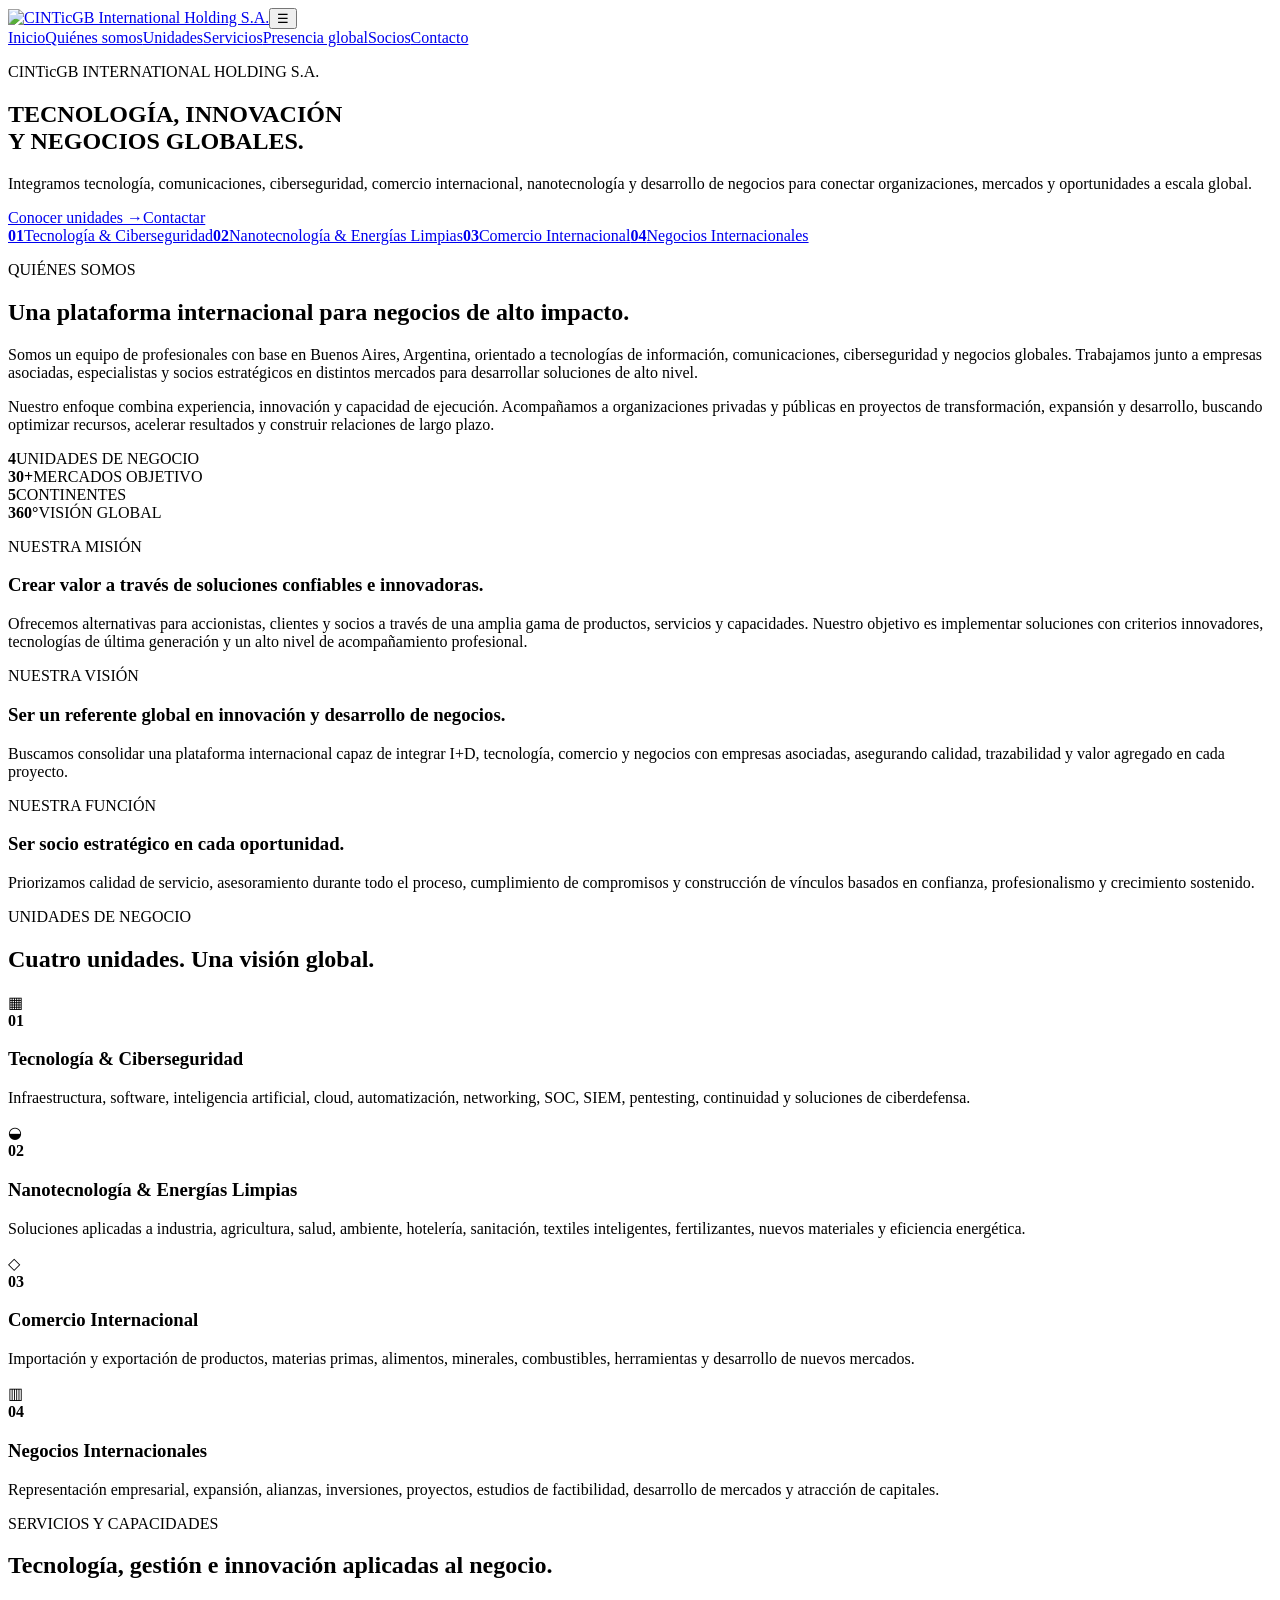
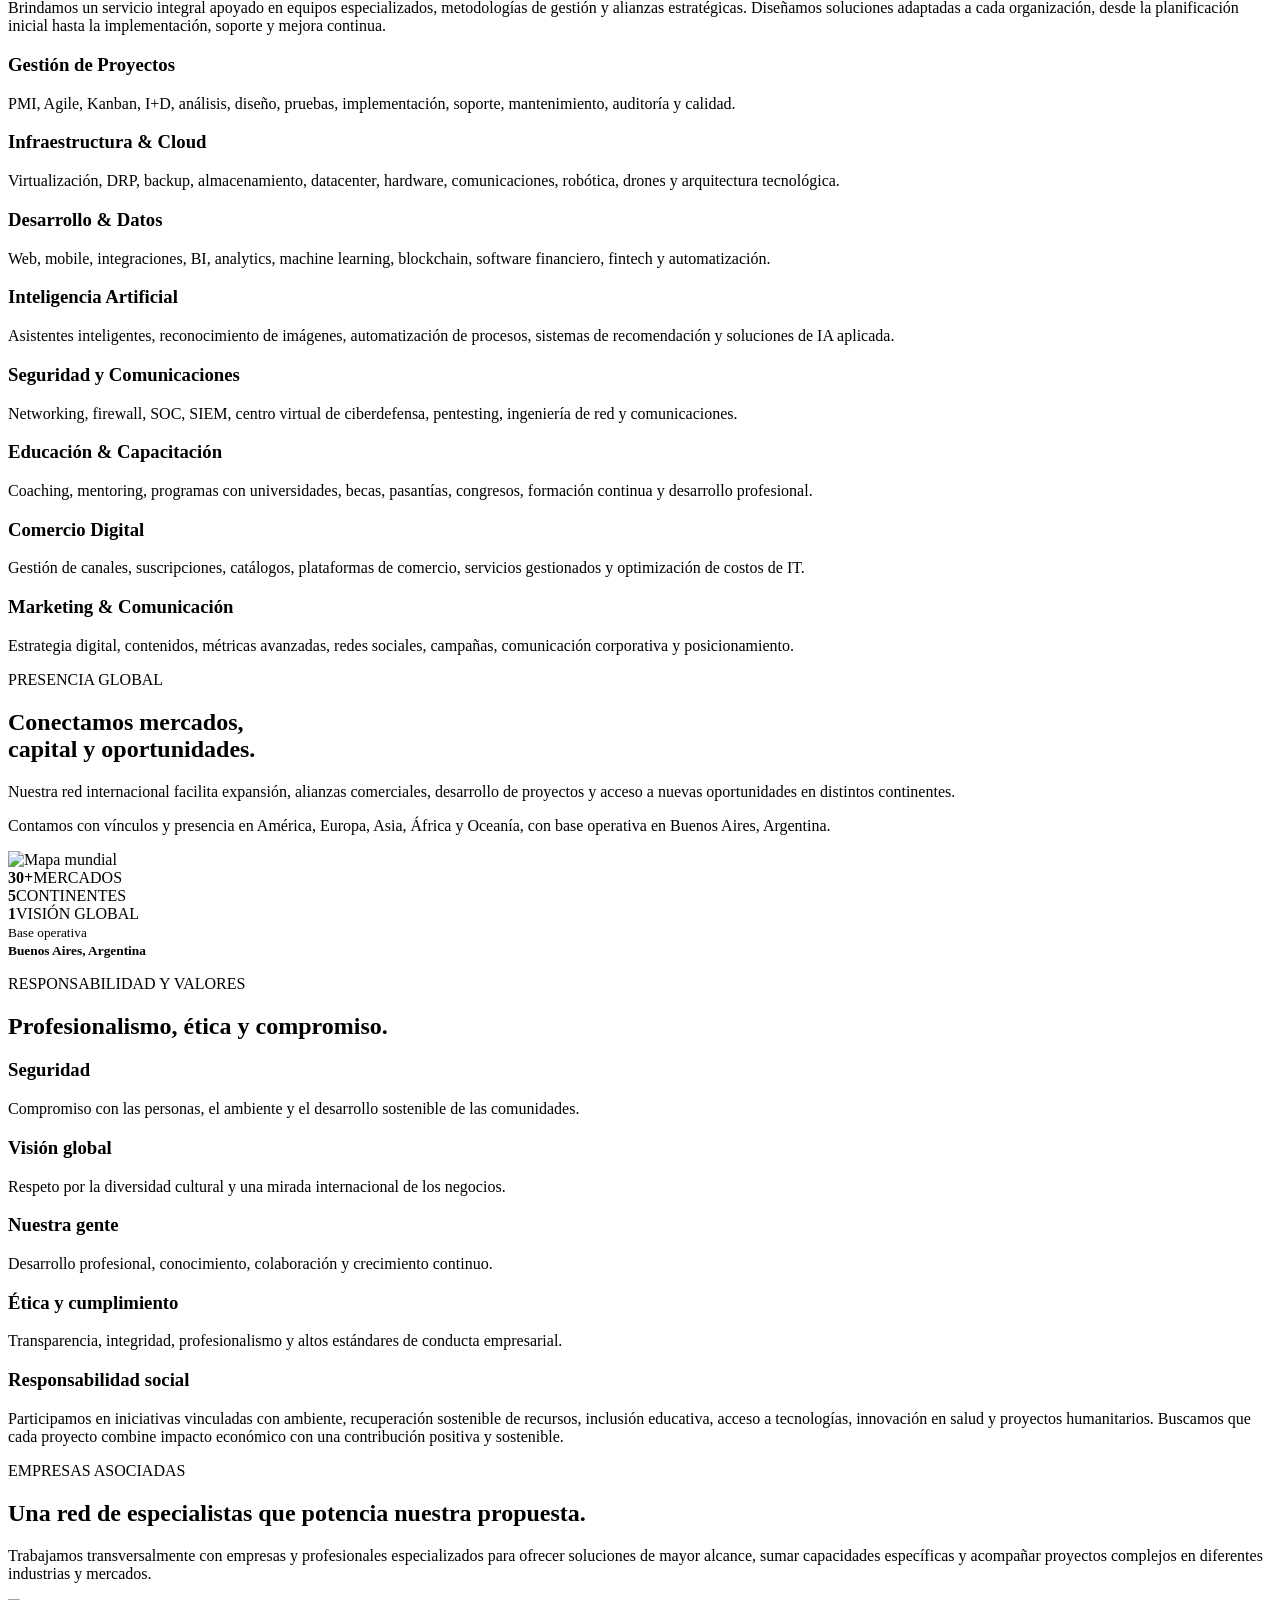
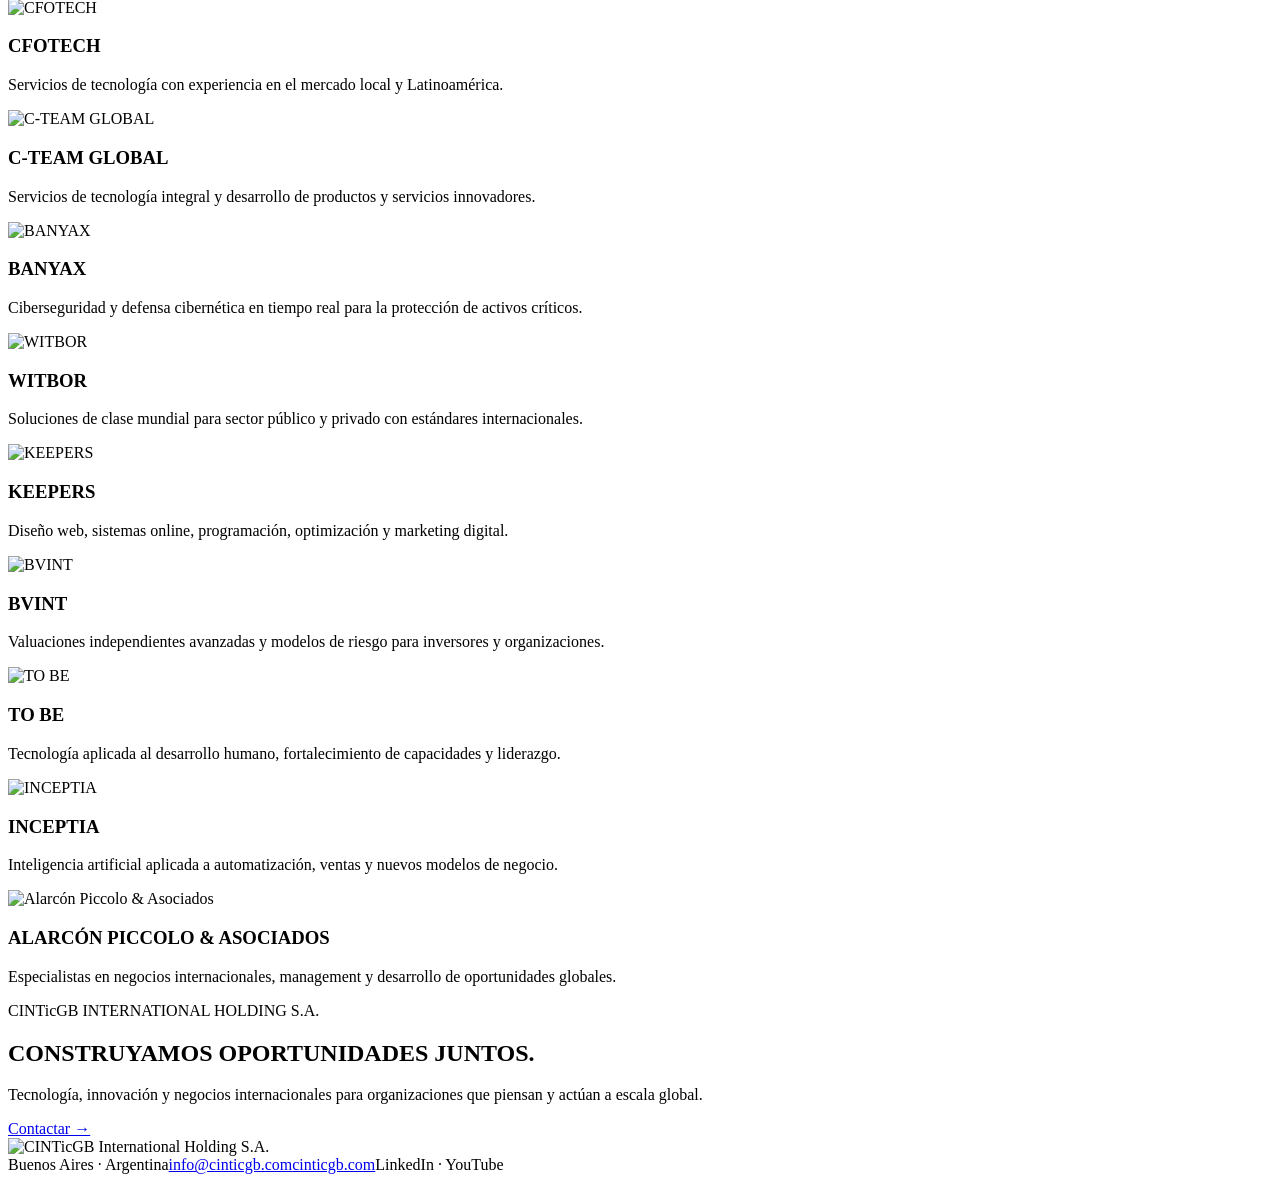
==== cinticgb-preview-v3/index.html @ 2a4ad545 "Publish CINTicGB preview v3 with official branding" ====
<!doctype html><html lang="es"><head><meta charset="utf-8"><meta name="viewport" content="width=device-width,initial-scale=1"><meta name="description" content="CINTicGB International Holding S.A."><title>CINTicGB — International Holding S.A.</title><link rel="preconnect" href="https://fonts.googleapis.com"><link rel="preconnect" href="https://fonts.gstatic.com" crossorigin><link href="https://fonts.googleapis.com/css2?family=Manrope:wght@400;500;600;700;800&display=swap" rel="stylesheet"><link rel="stylesheet" href="styles.css?v=3"></head><body>
<header class="site-header" id="top"><div class="container nav-wrap"><a class="brand" href="#top" aria-label="CINTicGB inicio"><img class="official-logo" src="[data-uri]" alt="CINTicGB International Holding S.A."></a><button class="menu-toggle" aria-label="Abrir menú">☰</button><nav class="nav"><a href="#top">Inicio</a><a href="#nosotros">Quiénes somos</a><a href="#unidades">Unidades</a><a href="#servicios">Servicios</a><a href="#presencia">Presencia global</a><a href="#socios">Socios</a><a href="#contacto">Contacto</a></nav></div></header>
<main>
<section class="hero"><div class="hero-photo"></div><div class="hero-globe"></div><div class="hero-overlay"></div><div class="container hero-content"><div><p class="eyebrow">CINTicGB INTERNATIONAL HOLDING S.A.</p><h1>TECNOLOGÍA, INNOVACIÓN<br><span>Y NEGOCIOS GLOBALES.</span></h1><p class="lead">Integramos tecnología, comunicaciones, ciberseguridad, comercio internacional, nanotecnología y desarrollo de negocios para conectar organizaciones, mercados y oportunidades a escala global.</p><div class="actions"><a class="btn btn-gold" href="#unidades">Conocer unidades →</a><a class="btn btn-outline" href="#contacto">Contactar</a></div></div></div><div class="container hero-units"><a href="#unidades"><b>01</b><span>Tecnología &amp; Ciberseguridad</span></a><a href="#unidades"><b>02</b><span>Nanotecnología &amp; Energías Limpias</span></a><a href="#unidades"><b>03</b><span>Comercio Internacional</span></a><a href="#unidades"><b>04</b><span>Negocios Internacionales</span></a></div></section>

<section class="section light" id="nosotros"><div class="container split intro-grid"><div><p class="eyebrow gold">QUIÉNES SOMOS</p><h2>Una plataforma internacional para negocios de alto impacto.</h2><p class="body-lg">Somos un equipo de profesionales con base en Buenos Aires, Argentina, orientado a tecnologías de información, comunicaciones, ciberseguridad y negocios globales. Trabajamos junto a empresas asociadas, especialistas y socios estratégicos en distintos mercados para desarrollar soluciones de alto nivel.</p><p class="body-lg">Nuestro enfoque combina experiencia, innovación y capacidad de ejecución. Acompañamos a organizaciones privadas y públicas en proyectos de transformación, expansión y desarrollo, buscando optimizar recursos, acelerar resultados y construir relaciones de largo plazo.</p></div><div class="stats-grid"><article class="stat"><strong>4</strong><span>UNIDADES DE NEGOCIO</span></article><article class="stat"><strong>30+</strong><span>MERCADOS OBJETIVO</span></article><article class="stat"><strong>5</strong><span>CONTINENTES</span></article><article class="stat"><strong>360°</strong><span>VISIÓN GLOBAL</span></article></div></div></section>

<section class="section white"><div class="container"><div class="mission-grid"><article><p class="eyebrow gold">NUESTRA MISIÓN</p><h3>Crear valor a través de soluciones confiables e innovadoras.</h3><p>Ofrecemos alternativas para accionistas, clientes y socios a través de una amplia gama de productos, servicios y capacidades. Nuestro objetivo es implementar soluciones con criterios innovadores, tecnologías de última generación y un alto nivel de acompañamiento profesional.</p></article><article><p class="eyebrow gold">NUESTRA VISIÓN</p><h3>Ser un referente global en innovación y desarrollo de negocios.</h3><p>Buscamos consolidar una plataforma internacional capaz de integrar I+D, tecnología, comercio y negocios con empresas asociadas, asegurando calidad, trazabilidad y valor agregado en cada proyecto.</p></article><article><p class="eyebrow gold">NUESTRA FUNCIÓN</p><h3>Ser socio estratégico en cada oportunidad.</h3><p>Priorizamos calidad de servicio, asesoramiento durante todo el proceso, cumplimiento de compromisos y construcción de vínculos basados en confianza, profesionalismo y crecimiento sostenido.</p></article></div></div></section>

<section class="section white" id="unidades"><div class="container"><div class="section-head"><div><p class="eyebrow gold">UNIDADES DE NEGOCIO</p><h2>Cuatro unidades. Una visión global.</h2></div></div><div class="units-grid"><article class="unit-card"><div class="unit-icon">▦</div><b>01</b><h3>Tecnología &amp; Ciberseguridad</h3><p>Infraestructura, software, inteligencia artificial, cloud, automatización, networking, SOC, SIEM, pentesting, continuidad y soluciones de ciberdefensa.</p></article><article class="unit-card"><div class="unit-icon">◒</div><b>02</b><h3>Nanotecnología &amp; Energías Limpias</h3><p>Soluciones aplicadas a industria, agricultura, salud, ambiente, hotelería, sanitación, textiles inteligentes, fertilizantes, nuevos materiales y eficiencia energética.</p></article><article class="unit-card"><div class="unit-icon">◇</div><b>03</b><h3>Comercio Internacional</h3><p>Importación y exportación de productos, materias primas, alimentos, minerales, combustibles, herramientas y desarrollo de nuevos mercados.</p></article><article class="unit-card"><div class="unit-icon">▥</div><b>04</b><h3>Negocios Internacionales</h3><p>Representación empresarial, expansión, alianzas, inversiones, proyectos, estudios de factibilidad, desarrollo de mercados y atracción de capitales.</p></article></div></div></section>

<section class="section light" id="servicios"><div class="container"><p class="eyebrow gold">SERVICIOS Y CAPACIDADES</p><h2>Tecnología, gestión e innovación aplicadas al negocio.</h2><p class="body-lg wide">Brindamos un servicio integral apoyado en equipos especializados, metodologías de gestión y alianzas estratégicas. Diseñamos soluciones adaptadas a cada organización, desde la planificación inicial hasta la implementación, soporte y mejora continua.</p><div class="services-grid"><article><h3>Gestión de Proyectos</h3><p>PMI, Agile, Kanban, I+D, análisis, diseño, pruebas, implementación, soporte, mantenimiento, auditoría y calidad.</p></article><article><h3>Infraestructura &amp; Cloud</h3><p>Virtualización, DRP, backup, almacenamiento, datacenter, hardware, comunicaciones, robótica, drones y arquitectura tecnológica.</p></article><article><h3>Desarrollo &amp; Datos</h3><p>Web, mobile, integraciones, BI, analytics, machine learning, blockchain, software financiero, fintech y automatización.</p></article><article><h3>Inteligencia Artificial</h3><p>Asistentes inteligentes, reconocimiento de imágenes, automatización de procesos, sistemas de recomendación y soluciones de IA aplicada.</p></article><article><h3>Seguridad y Comunicaciones</h3><p>Networking, firewall, SOC, SIEM, centro virtual de ciberdefensa, pentesting, ingeniería de red y comunicaciones.</p></article><article><h3>Educación &amp; Capacitación</h3><p>Coaching, mentoring, programas con universidades, becas, pasantías, congresos, formación continua y desarrollo profesional.</p></article><article><h3>Comercio Digital</h3><p>Gestión de canales, suscripciones, catálogos, plataformas de comercio, servicios gestionados y optimización de costos de IT.</p></article><article><h3>Marketing &amp; Comunicación</h3><p>Estrategia digital, contenidos, métricas avanzadas, redes sociales, campañas, comunicación corporativa y posicionamiento.</p></article></div></div></section>

<section class="global section" id="presencia"><div class="container global-grid"><div><p class="eyebrow gold">PRESENCIA GLOBAL</p><h2>Conectamos mercados,<br><span>capital y oportunidades.</span></h2><p>Nuestra red internacional facilita expansión, alianzas comerciales, desarrollo de proyectos y acceso a nuevas oportunidades en distintos continentes.</p><p>Contamos con vínculos y presencia en América, Europa, Asia, África y Oceanía, con base operativa en Buenos Aires, Argentina.</p></div><div class="world-map-wrap"><img class="world-map-img" src="https://commons.wikimedia.org/wiki/Special:Redirect/file/World_map_blank_without_borders.svg" alt="Mapa mundial"><span class="pin p1"></span><span class="pin p2"></span><span class="pin p3"></span><span class="pin p4"></span><span class="pin p5"></span><span class="route r1"></span><span class="route r2"></span><span class="route r3"></span></div><div class="global-stats"><div><strong>30+</strong><span>MERCADOS</span></div><div><strong>5</strong><span>CONTINENTES</span></div><div><strong>1</strong><span>VISIÓN GLOBAL</span></div><small>Base operativa<br><b>Buenos Aires, Argentina</b></small></div></div></section>

<section class="section white"><div class="container"><div class="section-head"><div><p class="eyebrow gold">RESPONSABILIDAD Y VALORES</p><h2>Profesionalismo, ética y compromiso.</h2></div></div><div class="values-grid"><article><h3>Seguridad</h3><p>Compromiso con las personas, el ambiente y el desarrollo sostenible de las comunidades.</p></article><article><h3>Visión global</h3><p>Respeto por la diversidad cultural y una mirada internacional de los negocios.</p></article><article><h3>Nuestra gente</h3><p>Desarrollo profesional, conocimiento, colaboración y crecimiento continuo.</p></article><article><h3>Ética y cumplimiento</h3><p>Transparencia, integridad, profesionalismo y altos estándares de conducta empresarial.</p></article></div><div class="responsibility"><h3>Responsabilidad social</h3><p>Participamos en iniciativas vinculadas con ambiente, recuperación sostenible de recursos, inclusión educativa, acceso a tecnologías, innovación en salud y proyectos humanitarios. Buscamos que cada proyecto combine impacto económico con una contribución positiva y sostenible.</p></div></div></section>

<section class="section light" id="socios"><div class="container"><p class="eyebrow gold">EMPRESAS ASOCIADAS</p><h2>Una red de especialistas que potencia nuestra propuesta.</h2><p class="body-lg wide">Trabajamos transversalmente con empresas y profesionales especializados para ofrecer soluciones de mayor alcance, sumar capacidades específicas y acompañar proyectos complejos en diferentes industrias y mercados.</p><div class="partners-cards">
<article><div class="logo-box"><img src="https://keepers.com.ar/cinticgb7/img/alianzas_cfotech.jpg" alt="CFOTECH"></div><h3>CFOTECH</h3><p>Servicios de tecnología con experiencia en el mercado local y Latinoamérica.</p></article>
<article><div class="logo-box"><img src="https://keepers.com.ar/cinticgb7/img/alianzas_cteam.jpg" alt="C-TEAM GLOBAL"></div><h3>C-TEAM GLOBAL</h3><p>Servicios de tecnología integral y desarrollo de productos y servicios innovadores.</p></article>
<article><div class="logo-box"><img src="https://keepers.com.ar/cinticgb7/img/alianzas_banyax.jpg" alt="BANYAX"></div><h3>BANYAX</h3><p>Ciberseguridad y defensa cibernética en tiempo real para la protección de activos críticos.</p></article>
<article><div class="logo-box"><img src="https://keepers.com.ar/cinticgb7/img/alianzas_witbor.jpg" alt="WITBOR"></div><h3>WITBOR</h3><p>Soluciones de clase mundial para sector público y privado con estándares internacionales.</p></article>
<article><div class="logo-box"><img src="https://keepers.com.ar/cinticgb7/img/alianzas_keepers.jpg" alt="KEEPERS"></div><h3>KEEPERS</h3><p>Diseño web, sistemas online, programación, optimización y marketing digital.</p></article>
<article><div class="logo-box"><img src="https://keepers.com.ar/cinticgb7/img/alianzas_bvint.jpg" alt="BVINT"></div><h3>BVINT</h3><p>Valuaciones independientes avanzadas y modelos de riesgo para inversores y organizaciones.</p></article>
<article><div class="logo-box"><img src="https://keepers.com.ar/cinticgb7/img/alianzas_tobe.jpg" alt="TO BE"></div><h3>TO BE</h3><p>Tecnología aplicada al desarrollo humano, fortalecimiento de capacidades y liderazgo.</p></article>
<article><div class="logo-box"><img src="https://keepers.com.ar/cinticgb7/img/alianzas_inceptia.jpg" alt="INCEPTIA"></div><h3>INCEPTIA</h3><p>Inteligencia artificial aplicada a automatización, ventas y nuevos modelos de negocio.</p></article>
<article><div class="logo-box"><img src="https://keepers.com.ar/cinticgb7/img/alianzas_alarcon.jpg" alt="Alarcón Piccolo & Asociados"></div><h3>ALARCÓN PICCOLO &amp; ASOCIADOS</h3><p>Especialistas en negocios internacionales, management y desarrollo de oportunidades globales.</p></article>
</div></div></section>

<section class="cta" id="contacto"><div class="cta-photo"></div><div class="cta-overlay"></div><div class="container cta-content"><p class="eyebrow gold">CINTicGB INTERNATIONAL HOLDING S.A.</p><h2>CONSTRUYAMOS OPORTUNIDADES <span>JUNTOS.</span></h2><p>Tecnología, innovación y negocios internacionales para organizaciones que piensan y actúan a escala global.</p><a class="btn btn-gold" href="mailto:info@cinticgb.com">Contactar →</a></div></section></main>
<footer class="footer"><div class="container footer-brand"><img class="official-logo footer-official-logo" src="[data-uri]" alt="CINTicGB International Holding S.A."></div><div class="container footer-row"><span>Buenos Aires · Argentina</span><a href="mailto:info@cinticgb.com">info@cinticgb.com</a><a href="https://cinticgb.com">cinticgb.com</a><span>LinkedIn · YouTube</span></div></footer><script src="script.js?v=3"></script></body></html>
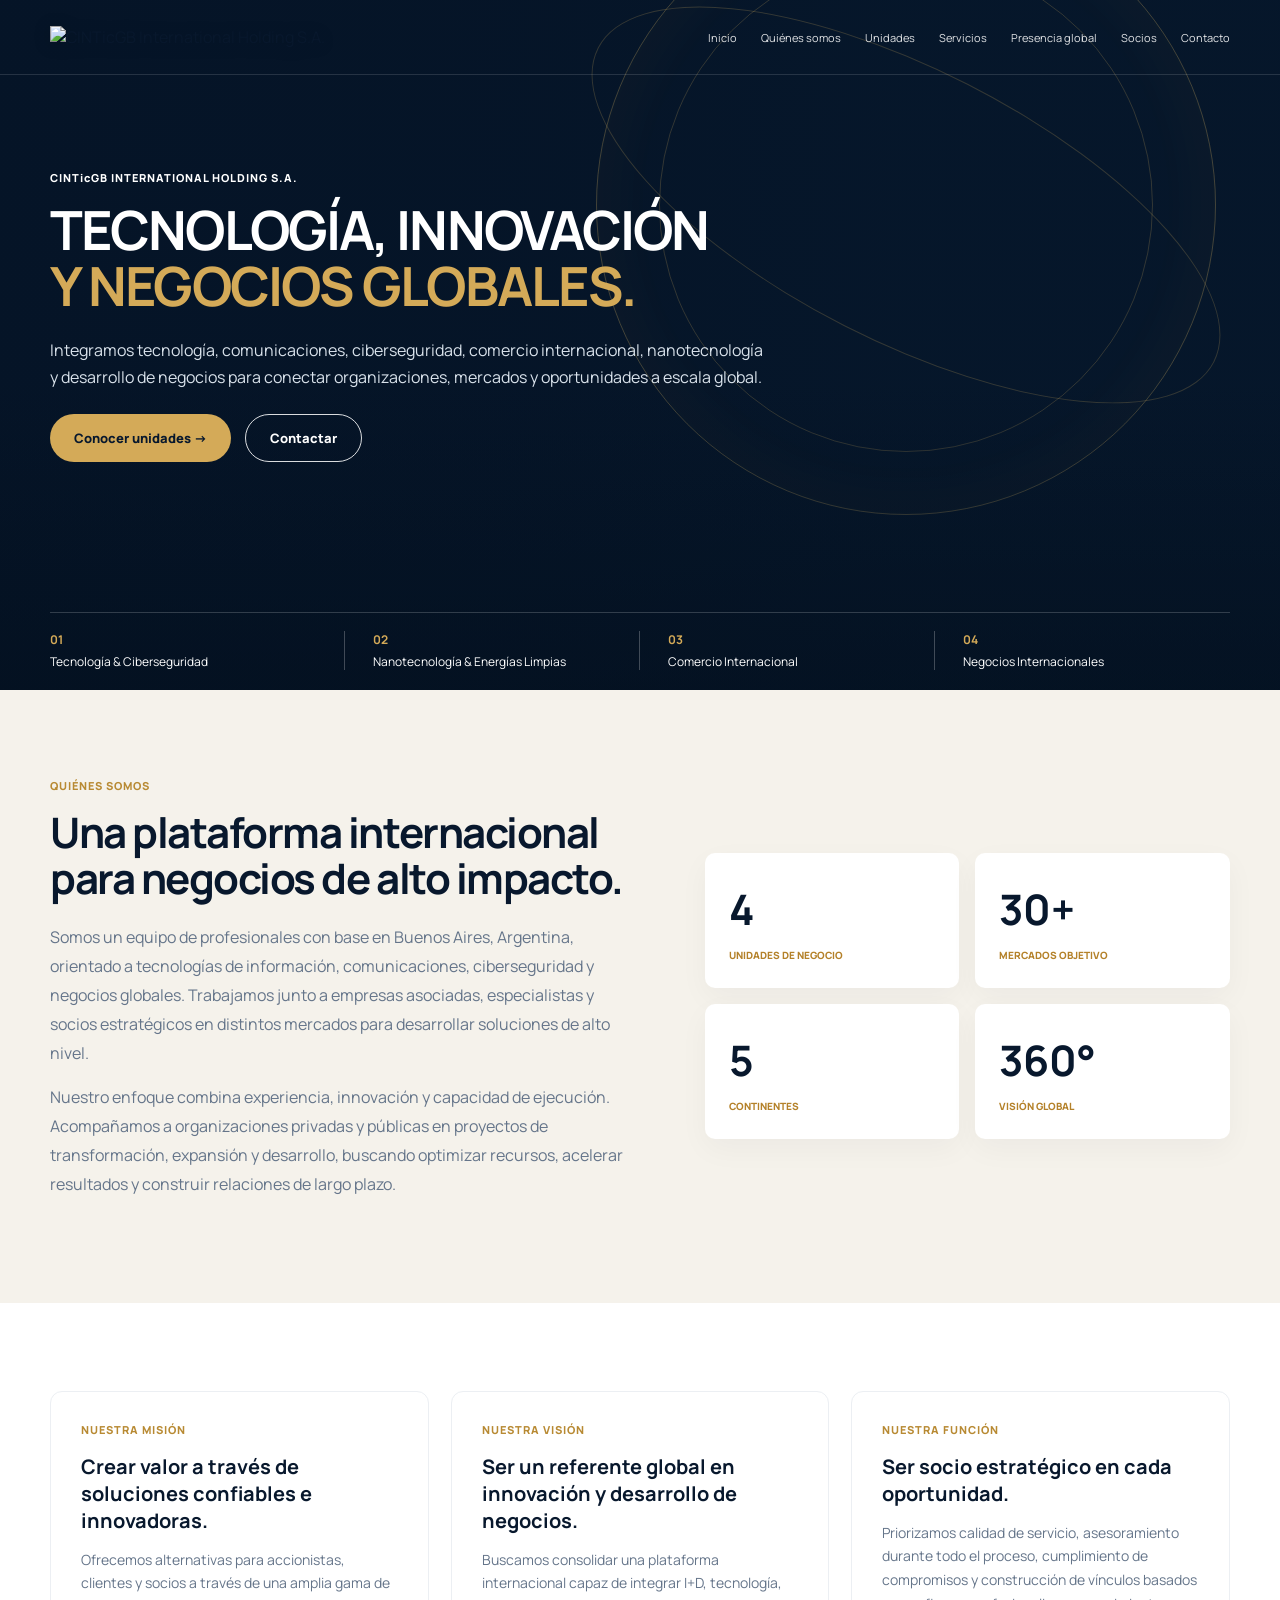
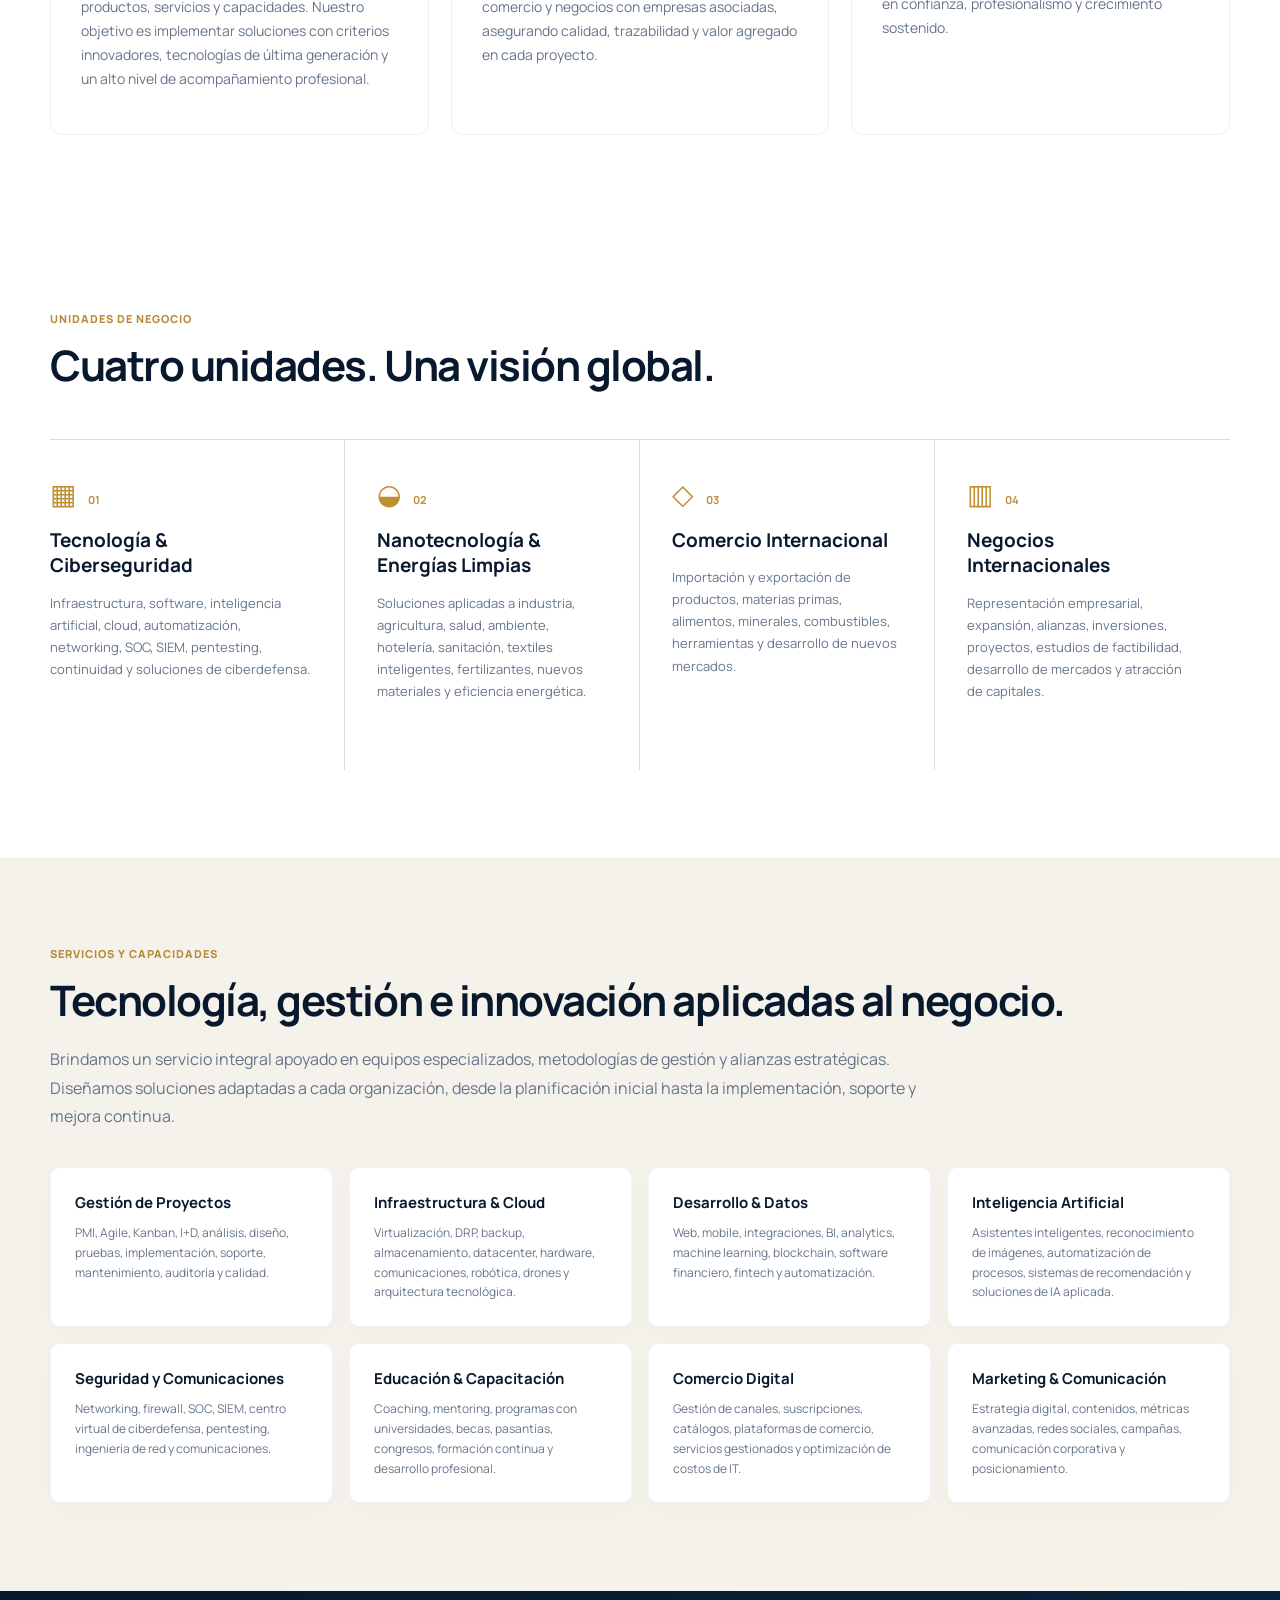
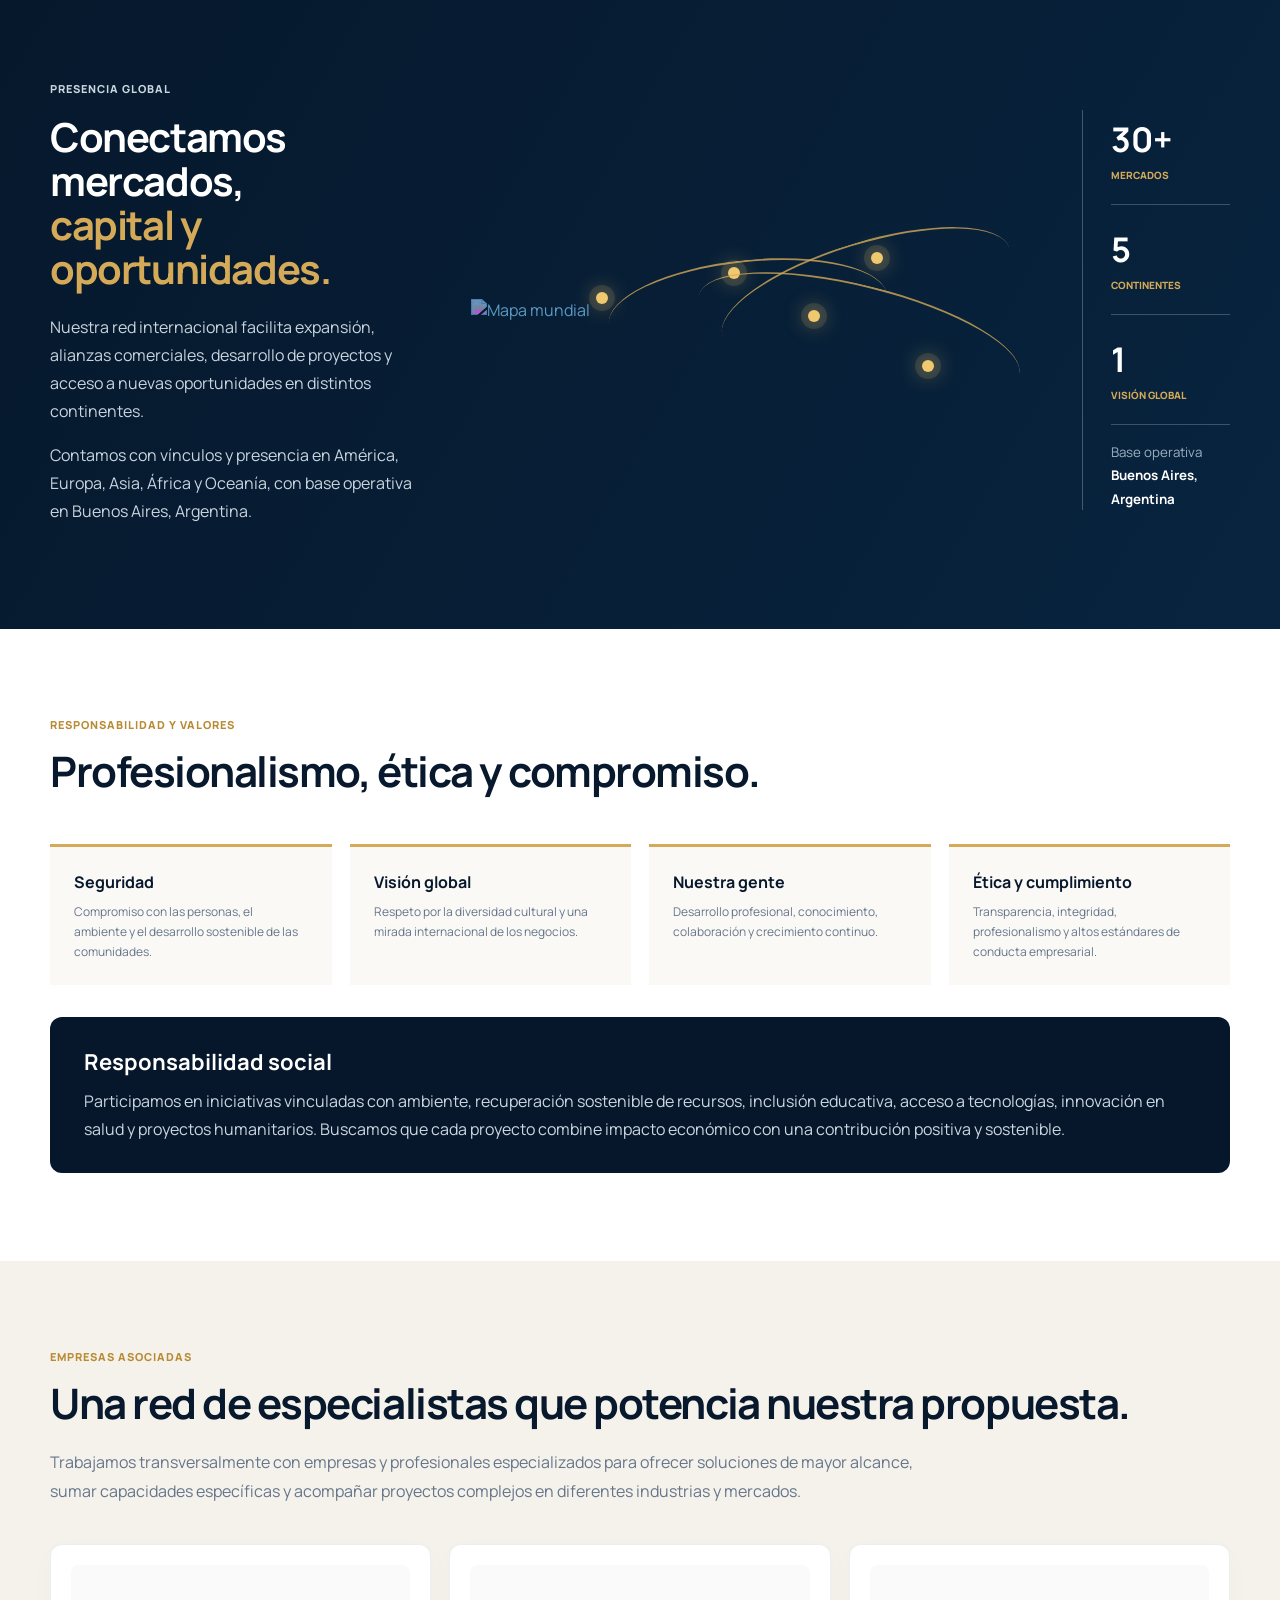
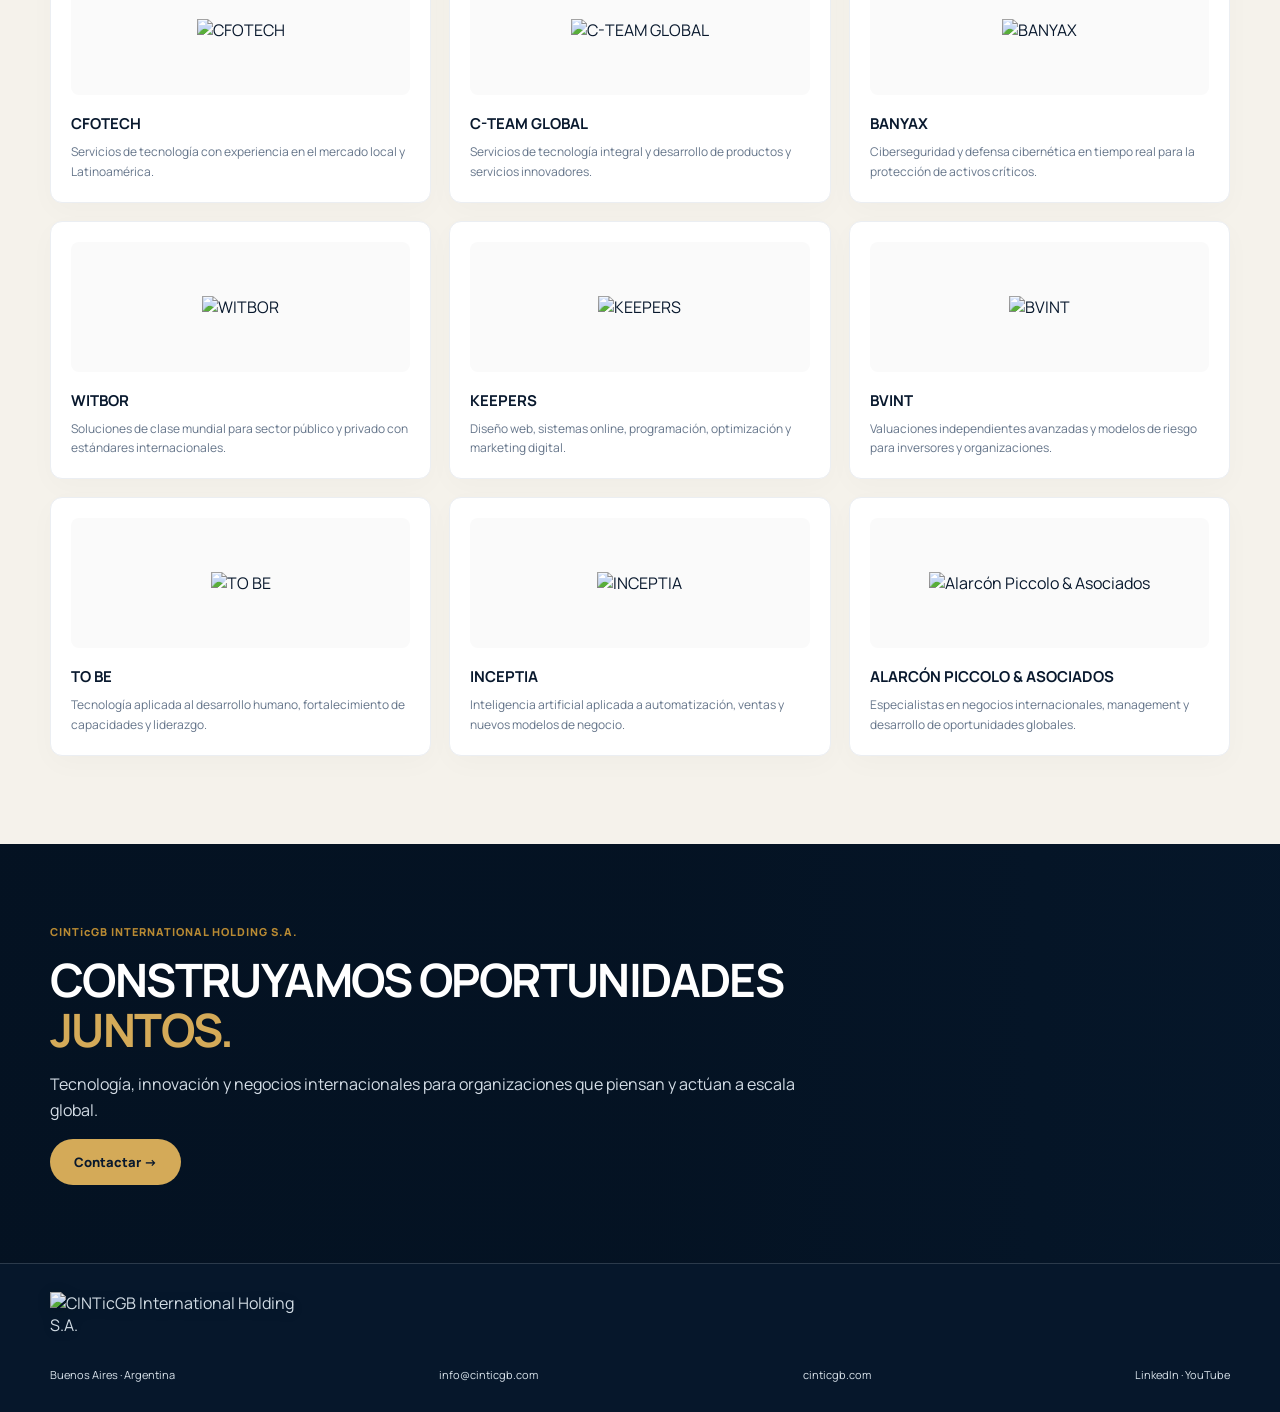
==== commit 8f8b3ed7: "Use official CINTicGB logo from original website" ====
--- a/cinticgb-preview-v3/index.html
+++ b/cinticgb-preview-v3/index.html
@@ -1,5 +1,5 @@
 <!doctype html><html lang="es"><head><meta charset="utf-8"><meta name="viewport" content="width=device-width,initial-scale=1"><meta name="description" content="CINTicGB International Holding S.A."><title>CINTicGB — International Holding S.A.</title><link rel="preconnect" href="https://fonts.googleapis.com"><link rel="preconnect" href="https://fonts.gstatic.com" crossorigin><link href="https://fonts.googleapis.com/css2?family=Manrope:wght@400;500;600;700;800&display=swap" rel="stylesheet"><link rel="stylesheet" href="styles.css?v=3"></head><body>
-<header class="site-header" id="top"><div class="container nav-wrap"><a class="brand" href="#top" aria-label="CINTicGB inicio"><img class="official-logo" src="[data-uri]" alt="CINTicGB International Holding S.A."></a><button class="menu-toggle" aria-label="Abrir menú">☰</button><nav class="nav"><a href="#top">Inicio</a><a href="#nosotros">Quiénes somos</a><a href="#unidades">Unidades</a><a href="#servicios">Servicios</a><a href="#presencia">Presencia global</a><a href="#socios">Socios</a><a href="#contacto">Contacto</a></nav></div></header>
+<header class="site-header" id="top"><div class="container nav-wrap"><a class="brand" href="#top" aria-label="CINTicGB inicio"><img class="official-logo" src="https://keepers.com.ar/cinticgb7/img/logo_blanco.png" alt="CINTicGB International Holding S.A."></a><button class="menu-toggle" aria-label="Abrir menú">☰</button><nav class="nav"><a href="#top">Inicio</a><a href="#nosotros">Quiénes somos</a><a href="#unidades">Unidades</a><a href="#servicios">Servicios</a><a href="#presencia">Presencia global</a><a href="#socios">Socios</a><a href="#contacto">Contacto</a></nav></div></header>
 <main>
 <section class="hero"><div class="hero-photo"></div><div class="hero-globe"></div><div class="hero-overlay"></div><div class="container hero-content"><div><p class="eyebrow">CINTicGB INTERNATIONAL HOLDING S.A.</p><h1>TECNOLOGÍA, INNOVACIÓN<br><span>Y NEGOCIOS GLOBALES.</span></h1><p class="lead">Integramos tecnología, comunicaciones, ciberseguridad, comercio internacional, nanotecnología y desarrollo de negocios para conectar organizaciones, mercados y oportunidades a escala global.</p><div class="actions"><a class="btn btn-gold" href="#unidades">Conocer unidades →</a><a class="btn btn-outline" href="#contacto">Contactar</a></div></div></div><div class="container hero-units"><a href="#unidades"><b>01</b><span>Tecnología &amp; Ciberseguridad</span></a><a href="#unidades"><b>02</b><span>Nanotecnología &amp; Energías Limpias</span></a><a href="#unidades"><b>03</b><span>Comercio Internacional</span></a><a href="#unidades"><b>04</b><span>Negocios Internacionales</span></a></div></section>
 
--- a/cinticgb-preview-v3/styles.css
+++ b/cinticgb-preview-v3/styles.css
@@ -0,0 +1,3 @@
+:root{--navy:#06172b;--navy2:#0b2743;--gold:#d4aa58;--cream:#f5f2eb;--text:#08182d;--muted:#65758a;--line:#d7dee6;--white:#fff;--max:1180px}*{box-sizing:border-box}html{scroll-behavior:smooth}body{margin:0;font-family:Manrope,Arial,sans-serif;color:var(--text);background:#fff}a{color:inherit;text-decoration:none}.container{width:min(var(--max),calc(100% - 48px));margin:auto}.site-header{position:absolute;z-index:20;width:100%;border-bottom:1px solid rgba(255,255,255,.13)}.nav-wrap{height:74px;display:flex;align-items:center;justify-content:space-between}.brand{display:flex;align-items:center;min-width:290px;height:62px}.nav{display:flex;gap:24px;color:#fff;font-size:11px}.nav a{opacity:.88}.nav a:hover{opacity:1;color:#f2cb7a}.menu-toggle{display:none;background:none;border:0;color:#fff;font-size:25px}.hero{min-height:690px;position:relative;background:var(--navy);color:#fff;overflow:hidden}.hero-photo{position:absolute;inset:0;background:linear-gradient(90deg,rgba(5,20,39,.97) 0%,rgba(5,20,39,.81) 39%,rgba(5,20,39,.18) 70%),url('https://images.unsplash.com/photo-1514565131-fce0801e5785?auto=format&fit=crop&w=2200&q=88') center/cover}.hero-globe{position:absolute;width:620px;height:620px;border:1px solid rgba(217,178,96,.34);border-radius:50%;right:5%;top:-105px;opacity:.85;box-shadow:inset 0 0 80px rgba(213,174,87,.06)}.hero-globe:before,.hero-globe:after{content:"";position:absolute;inset:10%;border:1px solid rgba(217,178,96,.25);border-radius:50%}.hero-globe:after{inset:28% -6%;transform:rotate(27deg)}.hero-overlay{position:absolute;inset:0;background:linear-gradient(180deg,transparent 55%,rgba(3,15,29,.58) 100%)}.hero-content{position:relative;z-index:2;padding-top:170px}.eyebrow{font-size:11px;font-weight:800;letter-spacing:.09em;margin:0 0 16px}.gold{color:#b88a33}.hero h1{font-size:54px;line-height:1.04;letter-spacing:-.035em;margin:0;max-width:800px}.hero h1 span,.global h2 span,.cta h2 span{color:var(--gold)}.lead{max-width:720px;color:#d9e2eb;line-height:1.65;font-size:16px;margin:24px 0}.actions{display:flex;gap:14px}.btn{display:inline-flex;align-items:center;gap:12px;border-radius:30px;padding:14px 24px;font-size:13px;font-weight:800}.btn-gold{background:var(--gold);color:#08182d}.btn-outline{border:1px solid rgba(255,255,255,.85);color:#fff}.hero-units{position:absolute;z-index:3;bottom:0;left:50%;transform:translateX(-50%);display:grid;grid-template-columns:repeat(4,1fr);border-top:1px solid rgba(255,255,255,.18);padding:18px 0 20px}.hero-units a{padding:0 28px;border-right:1px solid rgba(255,255,255,.24);display:flex;flex-direction:column;gap:5px}.hero-units a:first-child{padding-left:0}.hero-units a:last-child{border:0}.hero-units b{font-size:12px;color:var(--gold)}.hero-units span{font-size:12px}.section{padding:88px 0}.light{background:var(--cream)}.white{background:#fff}.split{display:grid;grid-template-columns:1.05fr .95fr;gap:74px;align-items:center}h2{font-size:42px;line-height:1.1;letter-spacing:-.035em;margin:0 0 22px}.body-lg{font-size:16px;color:var(--muted);line-height:1.8;max-width:700px}.wide{max-width:900px}.stats-grid{display:grid;grid-template-columns:1fr 1fr;gap:16px}.stat{background:#fff;border-radius:10px;padding:24px;min-height:135px;box-shadow:0 10px 30px rgba(6,23,43,.04);display:flex;flex-direction:column;justify-content:center}.stat strong{font-size:42px}.stat span{font-size:10px;color:#b48129;font-weight:800;margin-top:10px}.mission-grid{display:grid;grid-template-columns:repeat(3,1fr);gap:22px}.mission-grid article{padding:30px;border:1px solid #eceff3;border-radius:12px;background:#fff}.mission-grid h3{font-size:20px;line-height:1.35;margin:0 0 14px}.mission-grid p:last-child{color:var(--muted);font-size:14px;line-height:1.7}.section-head{display:flex;align-items:flex-end;justify-content:space-between;gap:30px;margin-bottom:50px}.section-head h2{margin-bottom:0}.units-grid{display:grid;grid-template-columns:repeat(4,1fr);border-top:1px solid var(--line)}.unit-card{padding:34px 32px 18px 0;border-right:1px solid var(--line);min-height:330px}.unit-card:not(:first-child){padding-left:32px}.unit-card:last-child{border-right:0}.unit-card b{font-size:11px;color:#bc8e39;margin-left:12px}.unit-icon{display:inline-block;color:#bf8e30;font-size:28px}.unit-card h3{font-size:19px;line-height:1.35;margin:16px 0 10px}.unit-card p{font-size:13px;color:var(--muted);line-height:1.7}.services-grid{display:grid;grid-template-columns:repeat(4,1fr);gap:16px;margin-top:36px}.services-grid article{background:#fff;padding:24px;border-radius:10px;border:1px solid rgba(7,24,45,.05);box-shadow:0 8px 28px rgba(7,24,45,.025)}.services-grid h3{font-size:15px;margin:0 0 10px}.services-grid p{font-size:12px;color:var(--muted);line-height:1.65;margin:0}.global{background:linear-gradient(120deg,#06182c,#08243f);color:#fff}.global-grid{display:grid;grid-template-columns:.9fr 1.35fr .35fr;gap:40px;align-items:center}.global h2{font-size:40px}.global p{color:#c9d5df;line-height:1.75;max-width:470px}.world-map-wrap{position:relative;min-height:360px;display:flex;align-items:center;justify-content:center}.world-map-img{width:100%;max-width:670px;filter:invert(32%) sepia(27%) saturate(842%) hue-rotate(168deg) brightness(88%) contrast(88%);opacity:.9}.pin{position:absolute;width:12px;height:12px;background:#f0c86d;border-radius:50%;box-shadow:0 0 0 7px rgba(240,200,109,.13),0 0 22px #f0c86d}.p1{left:22%;top:45%}.p2{left:45%;top:38%}.p3{left:59%;top:50%}.p4{left:70%;top:34%}.p5{left:79%;top:64%}.route{position:absolute;border-top:2px solid rgba(212,170,88,.8);height:100px;border-radius:50%}.r1{width:280px;left:24%;top:36%;transform:rotate(-6deg)}.r2{width:330px;left:39%;top:43%;transform:rotate(14deg)}.r3{width:300px;left:43%;top:31%;transform:rotate(-17deg)}.global-stats{border-left:1px solid rgba(255,255,255,.25);padding-left:28px}.global-stats div{padding:6px 0 20px;border-bottom:1px solid rgba(255,255,255,.22);margin-bottom:15px}.global-stats strong{display:block;font-size:34px}.global-stats span{font-size:10px;color:var(--gold);font-weight:800}.global-stats small{color:#9cb0c2;line-height:1.6}.global-stats small b{color:#fff}.values-grid{display:grid;grid-template-columns:repeat(4,1fr);gap:18px}.values-grid article{padding:24px;border-top:3px solid var(--gold);background:#faf9f6}.values-grid h3{font-size:16px;margin:0 0 9px}.values-grid p{font-size:12px;color:var(--muted);line-height:1.65;margin:0}.responsibility{margin-top:32px;padding:30px 34px;background:var(--navy);color:#fff;border-radius:12px}.responsibility h3{margin:0 0 10px;font-size:22px}.responsibility p{margin:0;color:#cbd7e1;line-height:1.75}.partners-cards{display:grid;grid-template-columns:repeat(3,1fr);gap:18px;margin-top:38px}.partners-cards article{background:#fff;border-radius:12px;padding:20px;border:1px solid #ebeef2;box-shadow:0 8px 28px rgba(7,24,45,.025)}.logo-box{height:130px;display:flex;align-items:center;justify-content:center;background:#fafafa;border-radius:8px;overflow:hidden;margin-bottom:18px}.logo-box img{max-width:88%;max-height:90%;object-fit:contain}.partners-cards h3{font-size:15px;margin:0 0 8px}.partners-cards p{font-size:12px;color:var(--muted);line-height:1.65;margin:0}.cta{position:relative;overflow:hidden;background:#06182c;color:#fff;min-height:390px}.cta-photo{position:absolute;inset:0;background:url('https://images.unsplash.com/photo-1486406146926-c627a92ad1ab?auto=format&fit=crop&w=2200&q=88') center 40%/cover}.cta-overlay{position:absolute;inset:0;background:linear-gradient(90deg,rgba(4,18,34,.98) 0%,rgba(4,18,34,.88) 52%,rgba(4,18,34,.25) 100%)}.cta-content{position:relative;z-index:2;padding-top:80px;padding-bottom:78px}.cta h2{font-size:46px;max-width:850px;margin-bottom:14px}.cta p:not(.eyebrow){color:#d4dde6;max-width:760px;line-height:1.6}.footer{background:#06172b;color:#d9e3eb;border-top:1px solid rgba(255,255,255,.15)}.footer-row{min-height:76px;display:flex;align-items:center;justify-content:space-between;font-size:11px}
+@media(max-width:980px){.nav{display:none;position:absolute;top:74px;left:0;right:0;background:#071a30;padding:22px 24px;flex-direction:column}.nav.open{display:flex}.menu-toggle{display:block}.brand-sub{display:none}.hero{min-height:760px}.hero h1{font-size:43px}.hero-units{grid-template-columns:1fr 1fr}.split,.global-grid{grid-template-columns:1fr}.global-stats{border-left:0;border-top:1px solid rgba(255,255,255,.2);padding:22px 0 0;display:grid;grid-template-columns:repeat(3,1fr)}.mission-grid{grid-template-columns:1fr}.units-grid{grid-template-columns:1fr 1fr}.services-grid{grid-template-columns:1fr 1fr}.values-grid{grid-template-columns:1fr 1fr}.partners-cards{grid-template-columns:1fr 1fr}.footer-row{flex-wrap:wrap;gap:16px;padding:22px 0}}
+@media(max-width:620px){.container{width:min(var(--max),calc(100% - 30px))}.hero h1{font-size:34px}.lead{font-size:14px}.actions{flex-wrap:wrap}.hero-units{display:none}.hero{min-height:650px}.section{padding:64px 0}h2{font-size:32px}.stats-grid,.units-grid,.services-grid,.values-grid,.partners-cards{grid-template-columns:1fr}.unit-card,.unit-card:not(:first-child){padding:28px 0;border-right:0;border-top:1px solid var(--line)}.unit-card:first-child{border-top:0}.cta h2{font-size:36px}.global-stats{grid-template-columns:1fr 1fr 1fr}.footer-row{display:grid;grid-template-columns:1fr}.hero-globe{right:-65%;top:-70px}.world-map-wrap{min-height:250px}}.official-logo{display:block;width:310px;max-width:32vw;height:auto;object-fit:contain;filter:drop-shadow(0 2px 8px rgba(0,0,0,.18))}.footer-brand{padding-top:24px}.footer-official-logo{width:250px;max-width:70vw;opacity:.96}.footer{padding-top:4px}@media(max-width:900px){.official-logo{width:245px;max-width:68vw}.brand{min-width:auto}.footer-brand{padding-top:20px}}
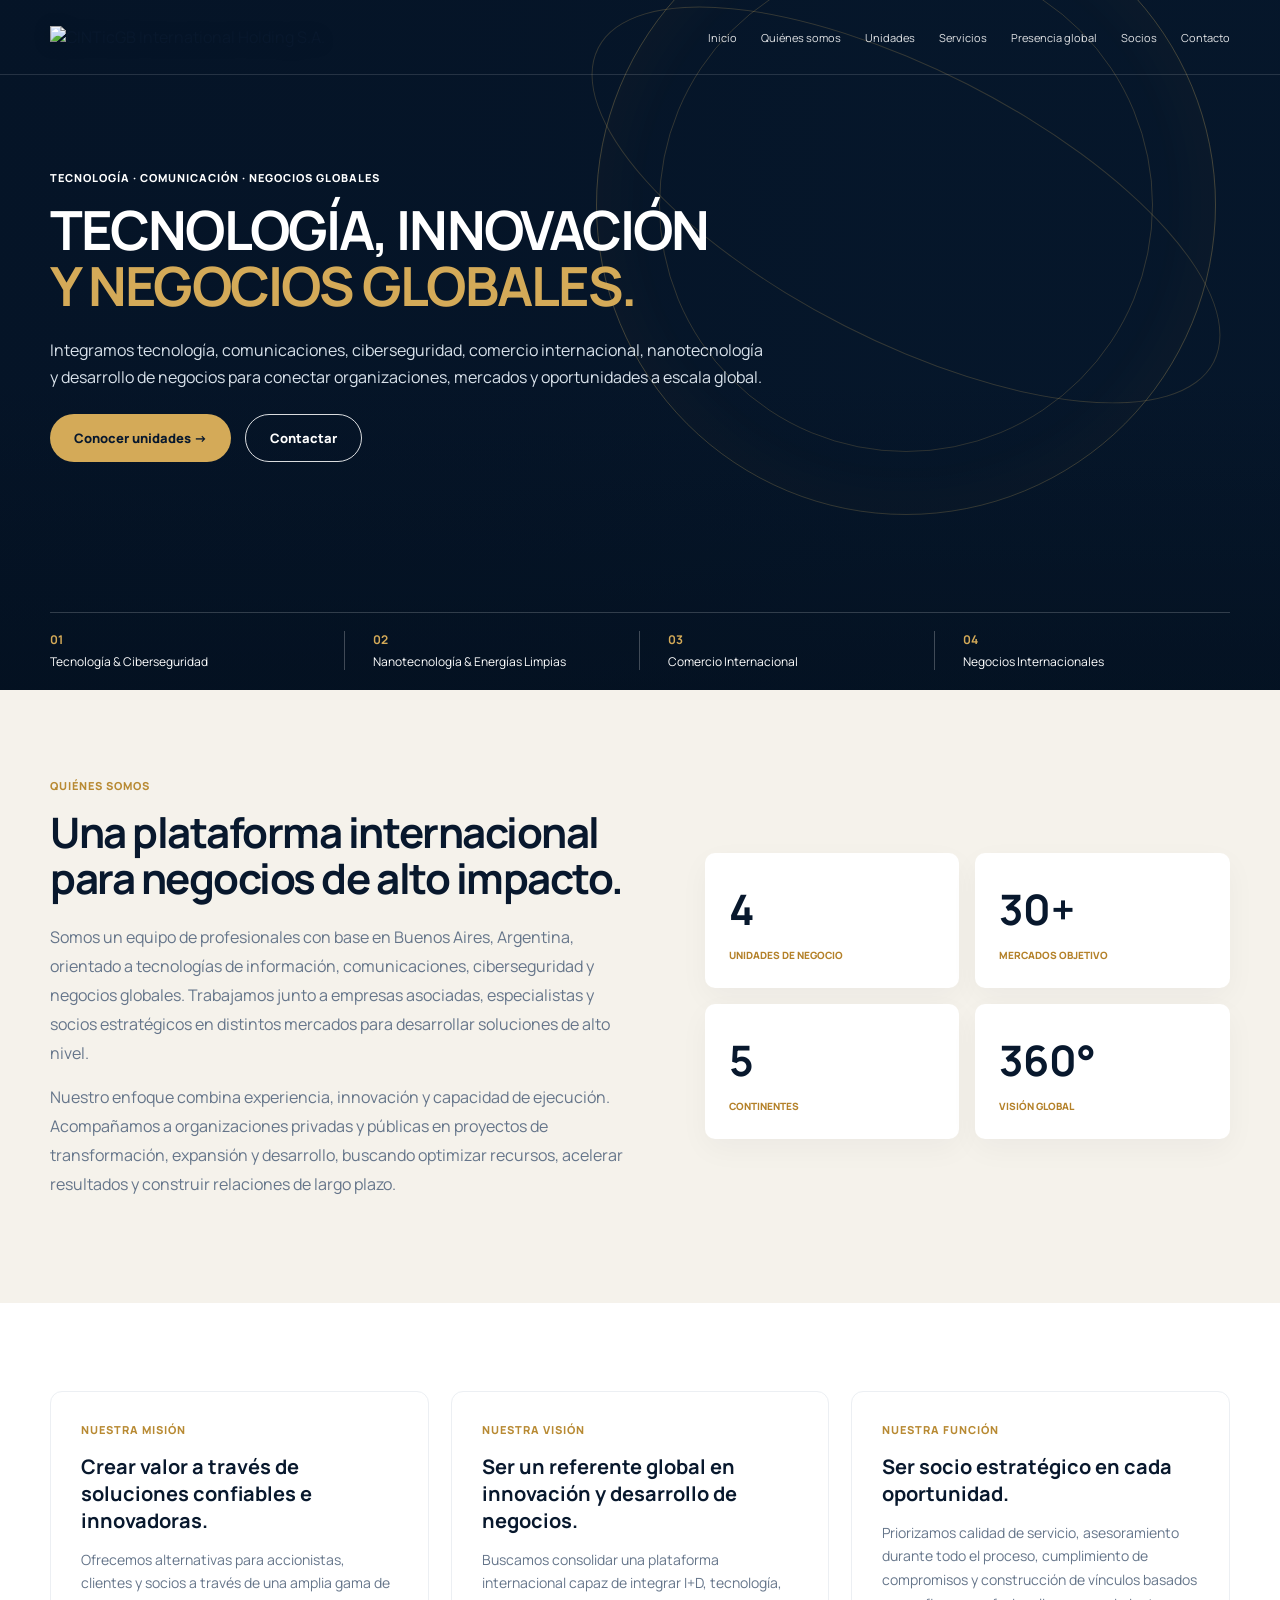
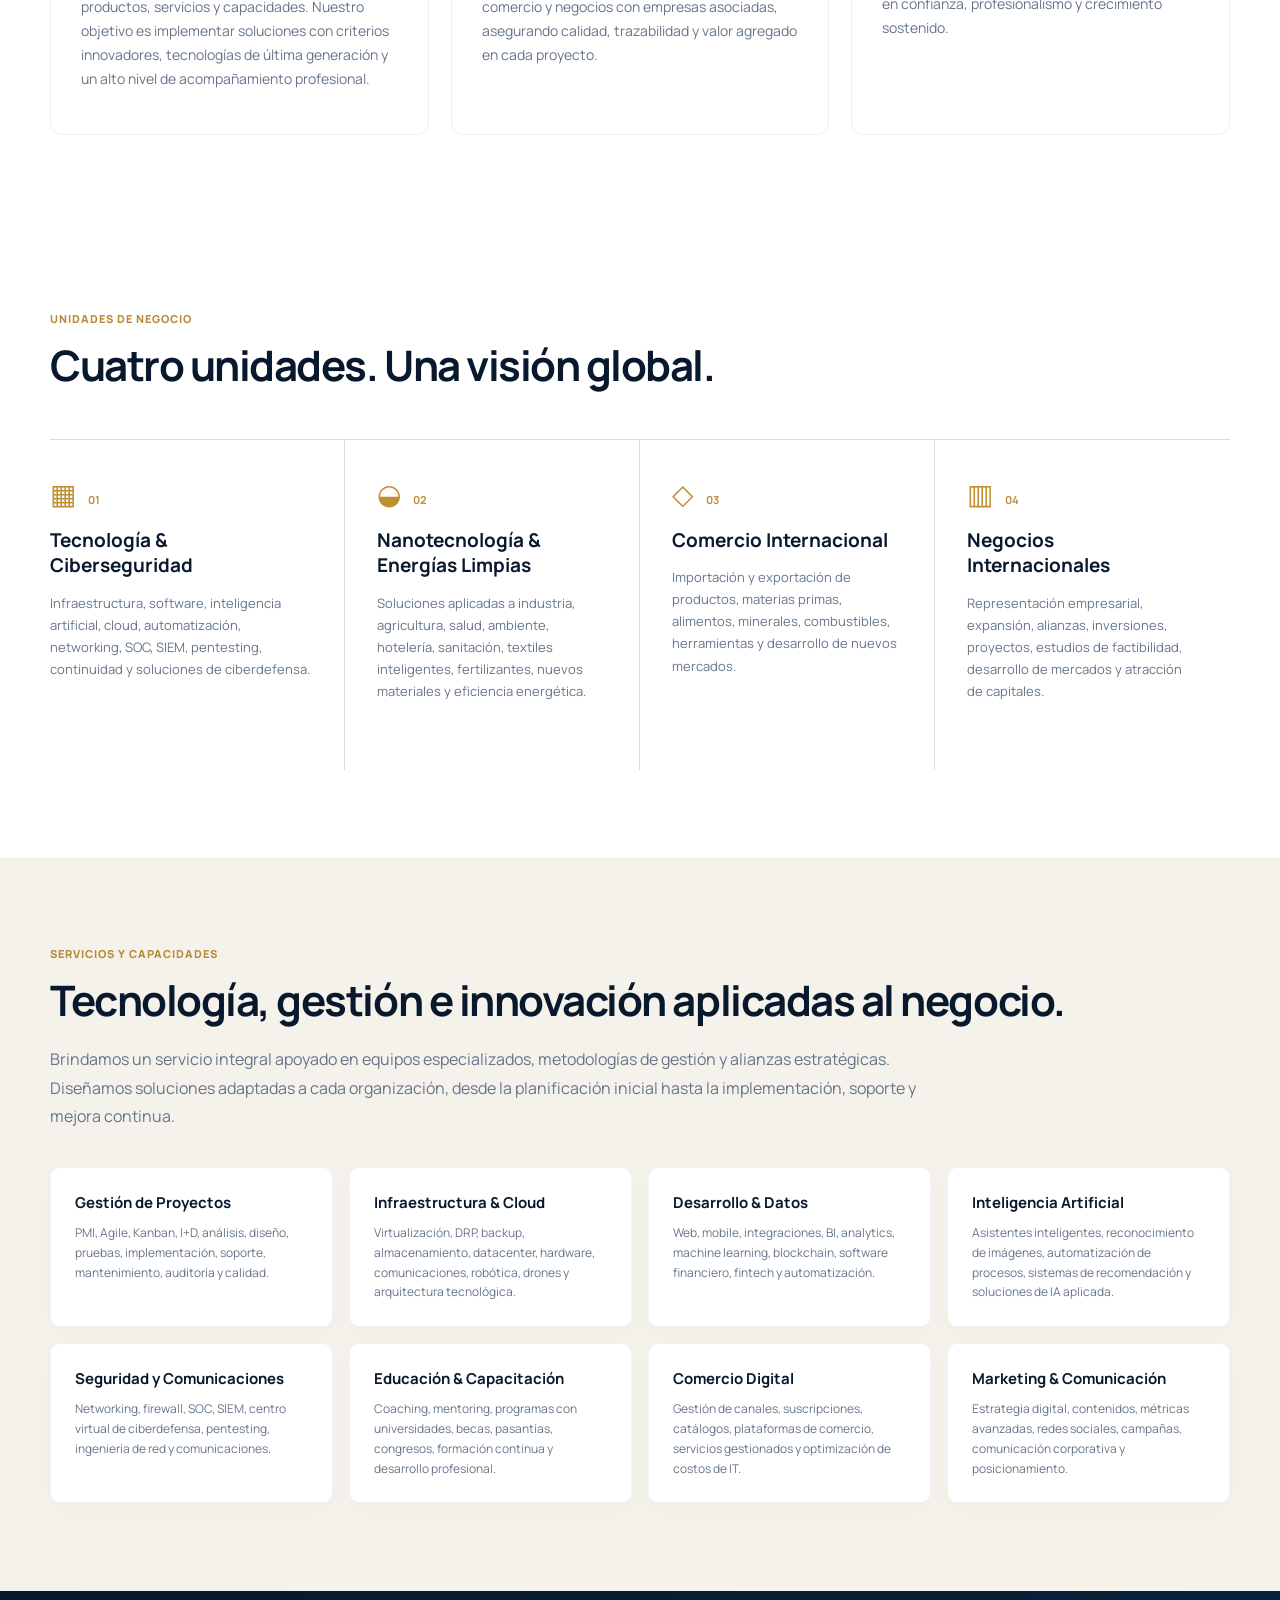
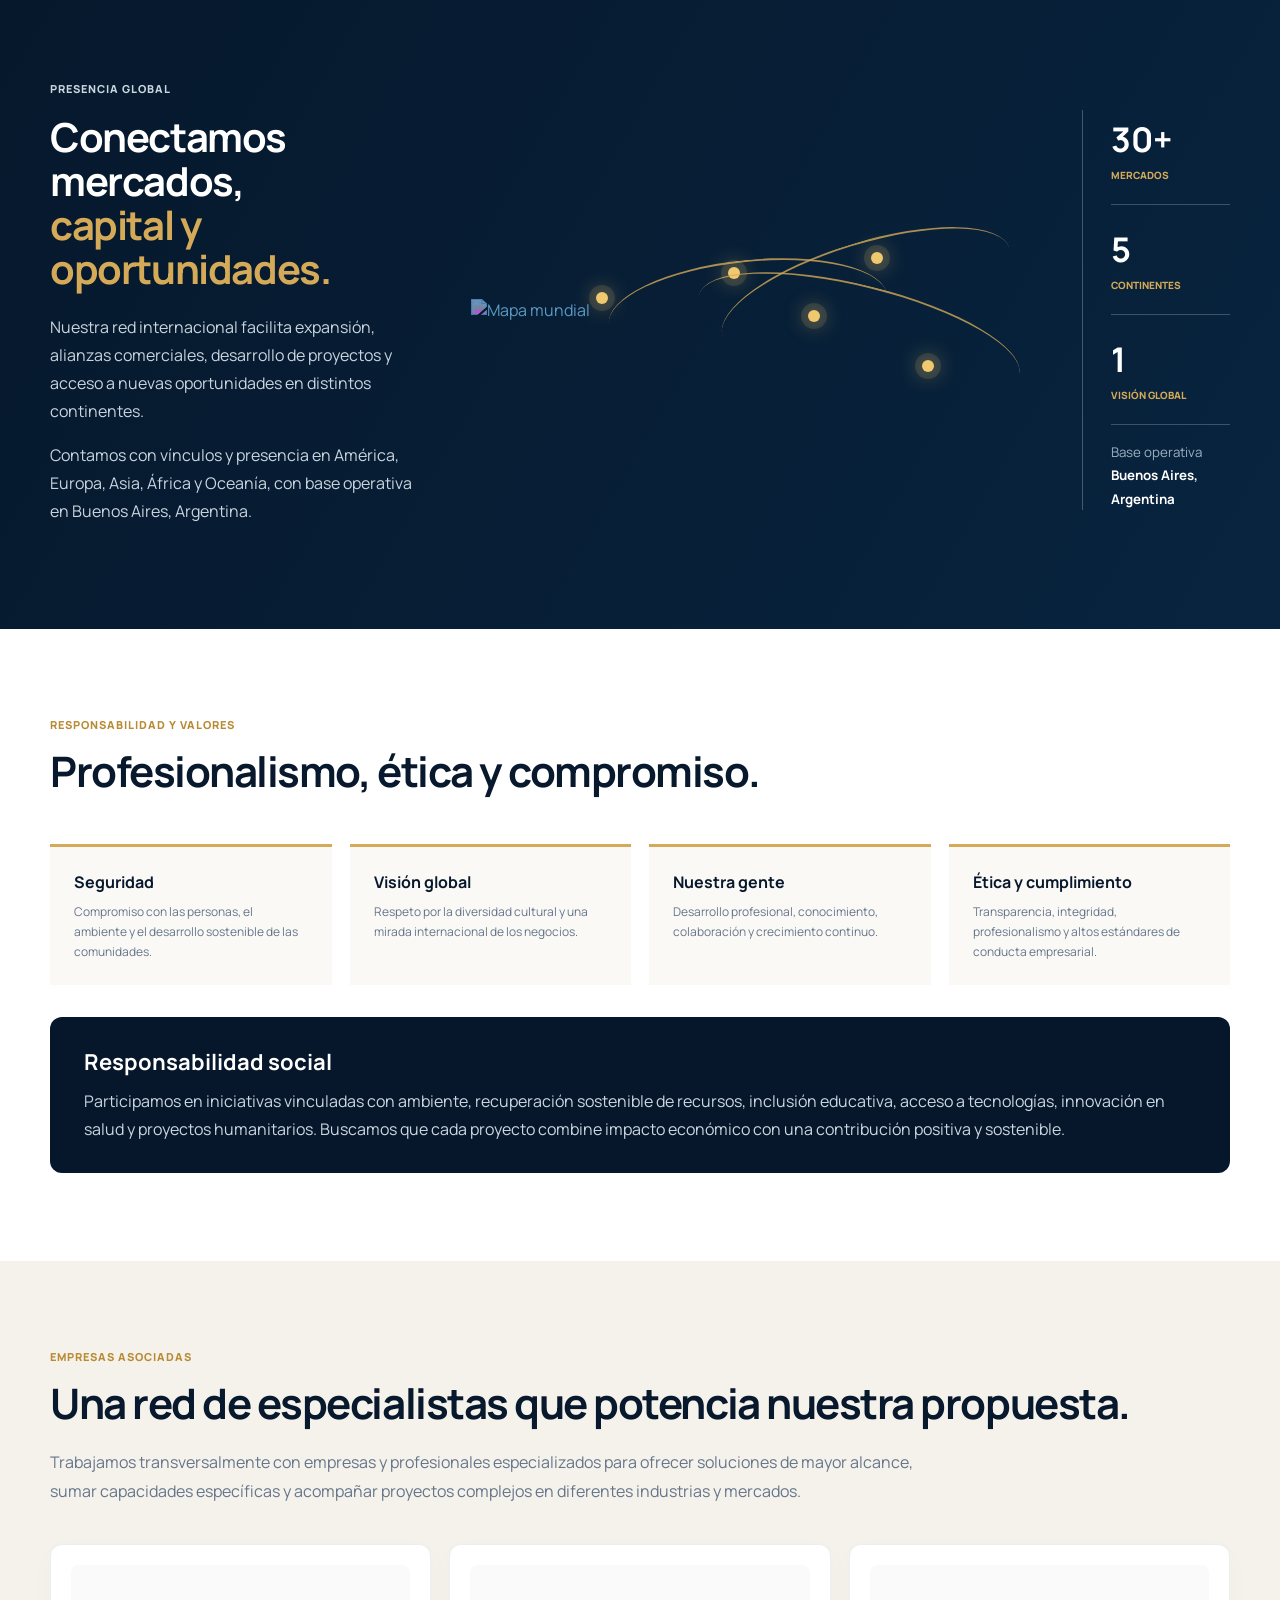
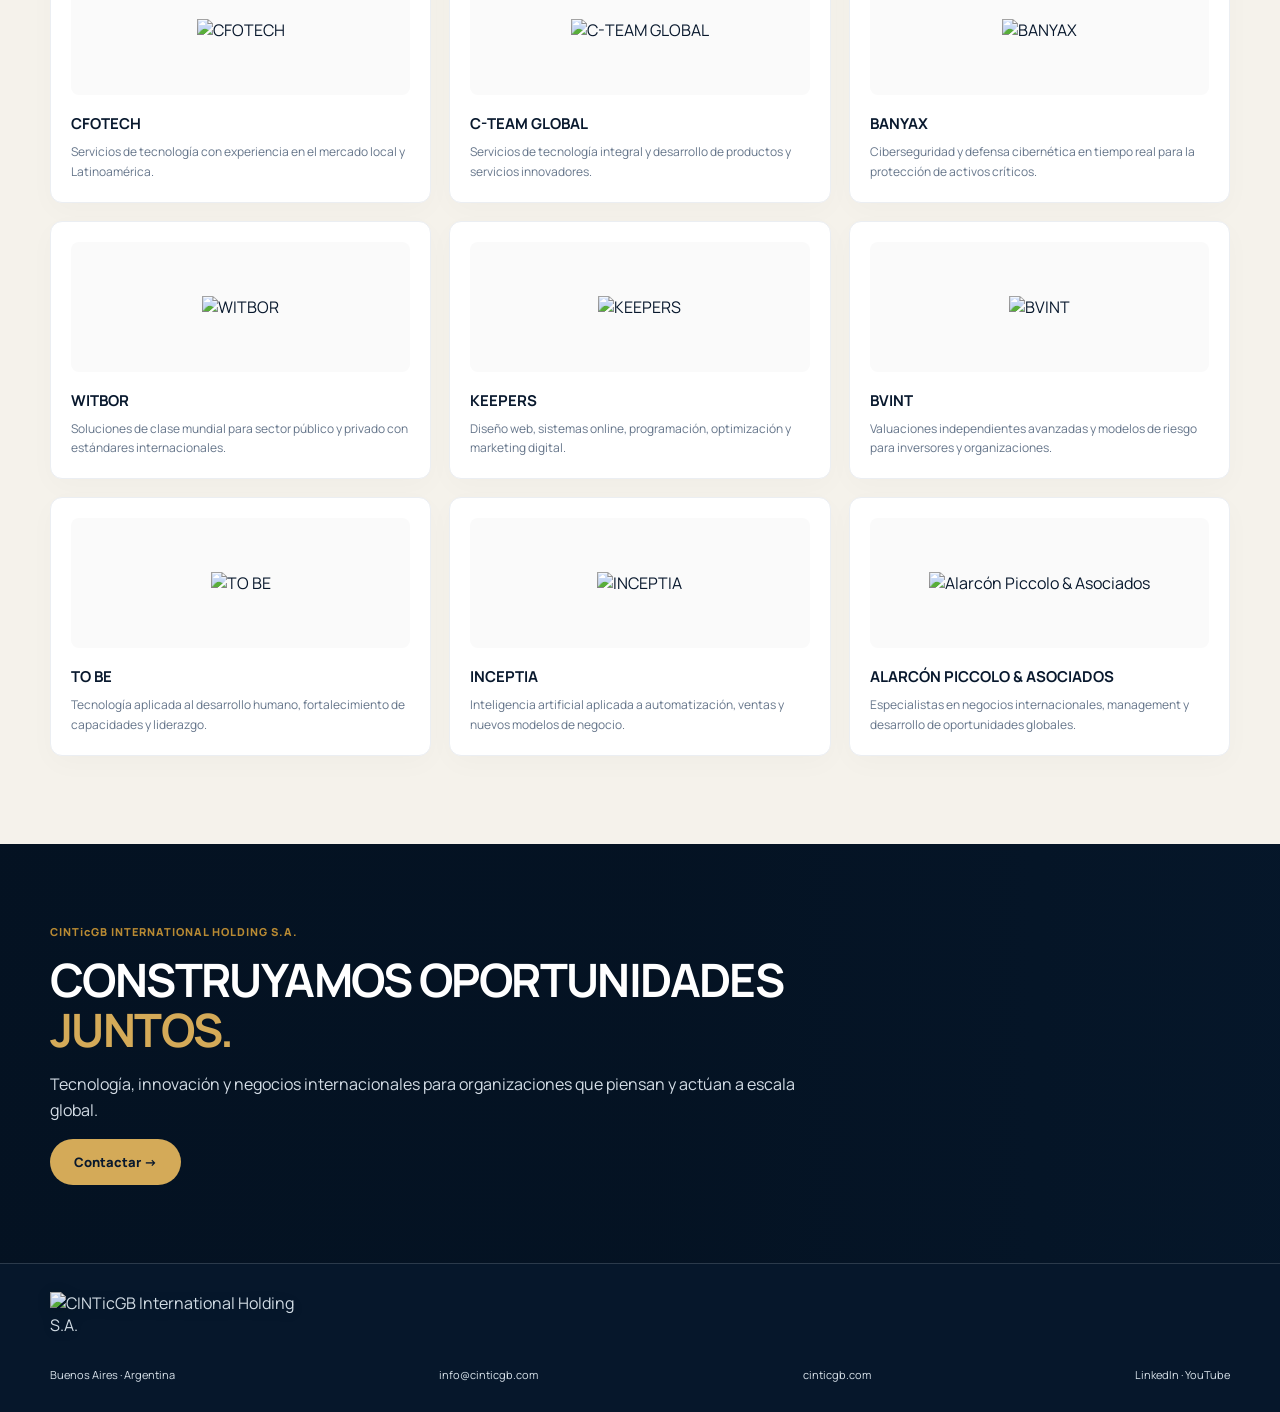
==== commit 13c8c1cf: "Refine header, hero branding and footer" ====
--- a/cinticgb-preview-v3/index.html
+++ b/cinticgb-preview-v3/index.html
@@ -1,7 +1,7 @@
 <!doctype html><html lang="es"><head><meta charset="utf-8"><meta name="viewport" content="width=device-width,initial-scale=1"><meta name="description" content="CINTicGB International Holding S.A."><title>CINTicGB — International Holding S.A.</title><link rel="preconnect" href="https://fonts.googleapis.com"><link rel="preconnect" href="https://fonts.gstatic.com" crossorigin><link href="https://fonts.googleapis.com/css2?family=Manrope:wght@400;500;600;700;800&display=swap" rel="stylesheet"><link rel="stylesheet" href="styles.css?v=3"></head><body>
 <header class="site-header" id="top"><div class="container nav-wrap"><a class="brand" href="#top" aria-label="CINTicGB inicio"><img class="official-logo" src="https://keepers.com.ar/cinticgb7/img/logo_blanco.png" alt="CINTicGB International Holding S.A."></a><button class="menu-toggle" aria-label="Abrir menú">☰</button><nav class="nav"><a href="#top">Inicio</a><a href="#nosotros">Quiénes somos</a><a href="#unidades">Unidades</a><a href="#servicios">Servicios</a><a href="#presencia">Presencia global</a><a href="#socios">Socios</a><a href="#contacto">Contacto</a></nav></div></header>
 <main>
-<section class="hero"><div class="hero-photo"></div><div class="hero-globe"></div><div class="hero-overlay"></div><div class="container hero-content"><div><p class="eyebrow">CINTicGB INTERNATIONAL HOLDING S.A.</p><h1>TECNOLOGÍA, INNOVACIÓN<br><span>Y NEGOCIOS GLOBALES.</span></h1><p class="lead">Integramos tecnología, comunicaciones, ciberseguridad, comercio internacional, nanotecnología y desarrollo de negocios para conectar organizaciones, mercados y oportunidades a escala global.</p><div class="actions"><a class="btn btn-gold" href="#unidades">Conocer unidades →</a><a class="btn btn-outline" href="#contacto">Contactar</a></div></div></div><div class="container hero-units"><a href="#unidades"><b>01</b><span>Tecnología &amp; Ciberseguridad</span></a><a href="#unidades"><b>02</b><span>Nanotecnología &amp; Energías Limpias</span></a><a href="#unidades"><b>03</b><span>Comercio Internacional</span></a><a href="#unidades"><b>04</b><span>Negocios Internacionales</span></a></div></section>
+<section class="hero"><div class="hero-photo"></div><div class="hero-globe"></div><div class="hero-overlay"></div><div class="container hero-content"><div><p class="eyebrow hero-kicker">TECNOLOGÍA · COMUNICACIÓN · NEGOCIOS GLOBALES</p><h1>TECNOLOGÍA, INNOVACIÓN<br><span>Y NEGOCIOS GLOBALES.</span></h1><p class="lead">Integramos tecnología, comunicaciones, ciberseguridad, comercio internacional, nanotecnología y desarrollo de negocios para conectar organizaciones, mercados y oportunidades a escala global.</p><div class="actions"><a class="btn btn-gold" href="#unidades">Conocer unidades →</a><a class="btn btn-outline" href="#contacto">Contactar</a></div></div></div><div class="container hero-units"><a href="#unidades"><b>01</b><span>Tecnología &amp; Ciberseguridad</span></a><a href="#unidades"><b>02</b><span>Nanotecnología &amp; Energías Limpias</span></a><a href="#unidades"><b>03</b><span>Comercio Internacional</span></a><a href="#unidades"><b>04</b><span>Negocios Internacionales</span></a></div></section>
 
 <section class="section light" id="nosotros"><div class="container split intro-grid"><div><p class="eyebrow gold">QUIÉNES SOMOS</p><h2>Una plataforma internacional para negocios de alto impacto.</h2><p class="body-lg">Somos un equipo de profesionales con base en Buenos Aires, Argentina, orientado a tecnologías de información, comunicaciones, ciberseguridad y negocios globales. Trabajamos junto a empresas asociadas, especialistas y socios estratégicos en distintos mercados para desarrollar soluciones de alto nivel.</p><p class="body-lg">Nuestro enfoque combina experiencia, innovación y capacidad de ejecución. Acompañamos a organizaciones privadas y públicas en proyectos de transformación, expansión y desarrollo, buscando optimizar recursos, acelerar resultados y construir relaciones de largo plazo.</p></div><div class="stats-grid"><article class="stat"><strong>4</strong><span>UNIDADES DE NEGOCIO</span></article><article class="stat"><strong>30+</strong><span>MERCADOS OBJETIVO</span></article><article class="stat"><strong>5</strong><span>CONTINENTES</span></article><article class="stat"><strong>360°</strong><span>VISIÓN GLOBAL</span></article></div></div></section>
 
@@ -27,5 +27,5 @@
 <article><div class="logo-box"><img src="https://keepers.com.ar/cinticgb7/img/alianzas_alarcon.jpg" alt="Alarcón Piccolo & Asociados"></div><h3>ALARCÓN PICCOLO &amp; ASOCIADOS</h3><p>Especialistas en negocios internacionales, management y desarrollo de oportunidades globales.</p></article>
 </div></div></section>
 
-<section class="cta" id="contacto"><div class="cta-photo"></div><div class="cta-overlay"></div><div class="container cta-content"><p class="eyebrow gold">CINTicGB INTERNATIONAL HOLDING S.A.</p><h2>CONSTRUYAMOS OPORTUNIDADES <span>JUNTOS.</span></h2><p>Tecnología, innovación y negocios internacionales para organizaciones que piensan y actúan a escala global.</p><a class="btn btn-gold" href="mailto:info@cinticgb.com">Contactar →</a></div></section></main>
-<footer class="footer"><div class="container footer-brand"><img class="official-logo footer-official-logo" src="[data-uri]" alt="CINTicGB International Holding S.A."></div><div class="container footer-row"><span>Buenos Aires · Argentina</span><a href="mailto:info@cinticgb.com">info@cinticgb.com</a><a href="https://cinticgb.com">cinticgb.com</a><span>LinkedIn · YouTube</span></div></footer><script src="script.js?v=3"></script></body></html>+<section class="cta" id="contacto"><div class="cta-photo"></div><div class="cta-overlay"></div><div class="container cta-content"><p class="eyebrow gold">CINTicGB INTERNATIONAL HOLDING S.A.</p><h2>CONSTRUYAMOS OPORTUNIDADES<br><span>JUNTOS.</span></h2><p>Tecnología, innovación y negocios internacionales para organizaciones que piensan y actúan a escala global.</p><a class="btn btn-gold" href="mailto:info@cinticgb.com">Contactar →</a></div></section></main>
+<footer class="footer"><div class="container footer-brand"><img class="official-logo footer-official-logo" src="https://keepers.com.ar/cinticgb7/img/logo_blanco.png" alt="CINTicGB International Holding S.A."></div><div class="container footer-row"><span>Buenos Aires · Argentina</span><a href="mailto:info@cinticgb.com">info@cinticgb.com</a><a href="https://cinticgb.com">cinticgb.com</a><span>LinkedIn · YouTube</span></div></footer><script src="script.js?v=3"></script></body></html>
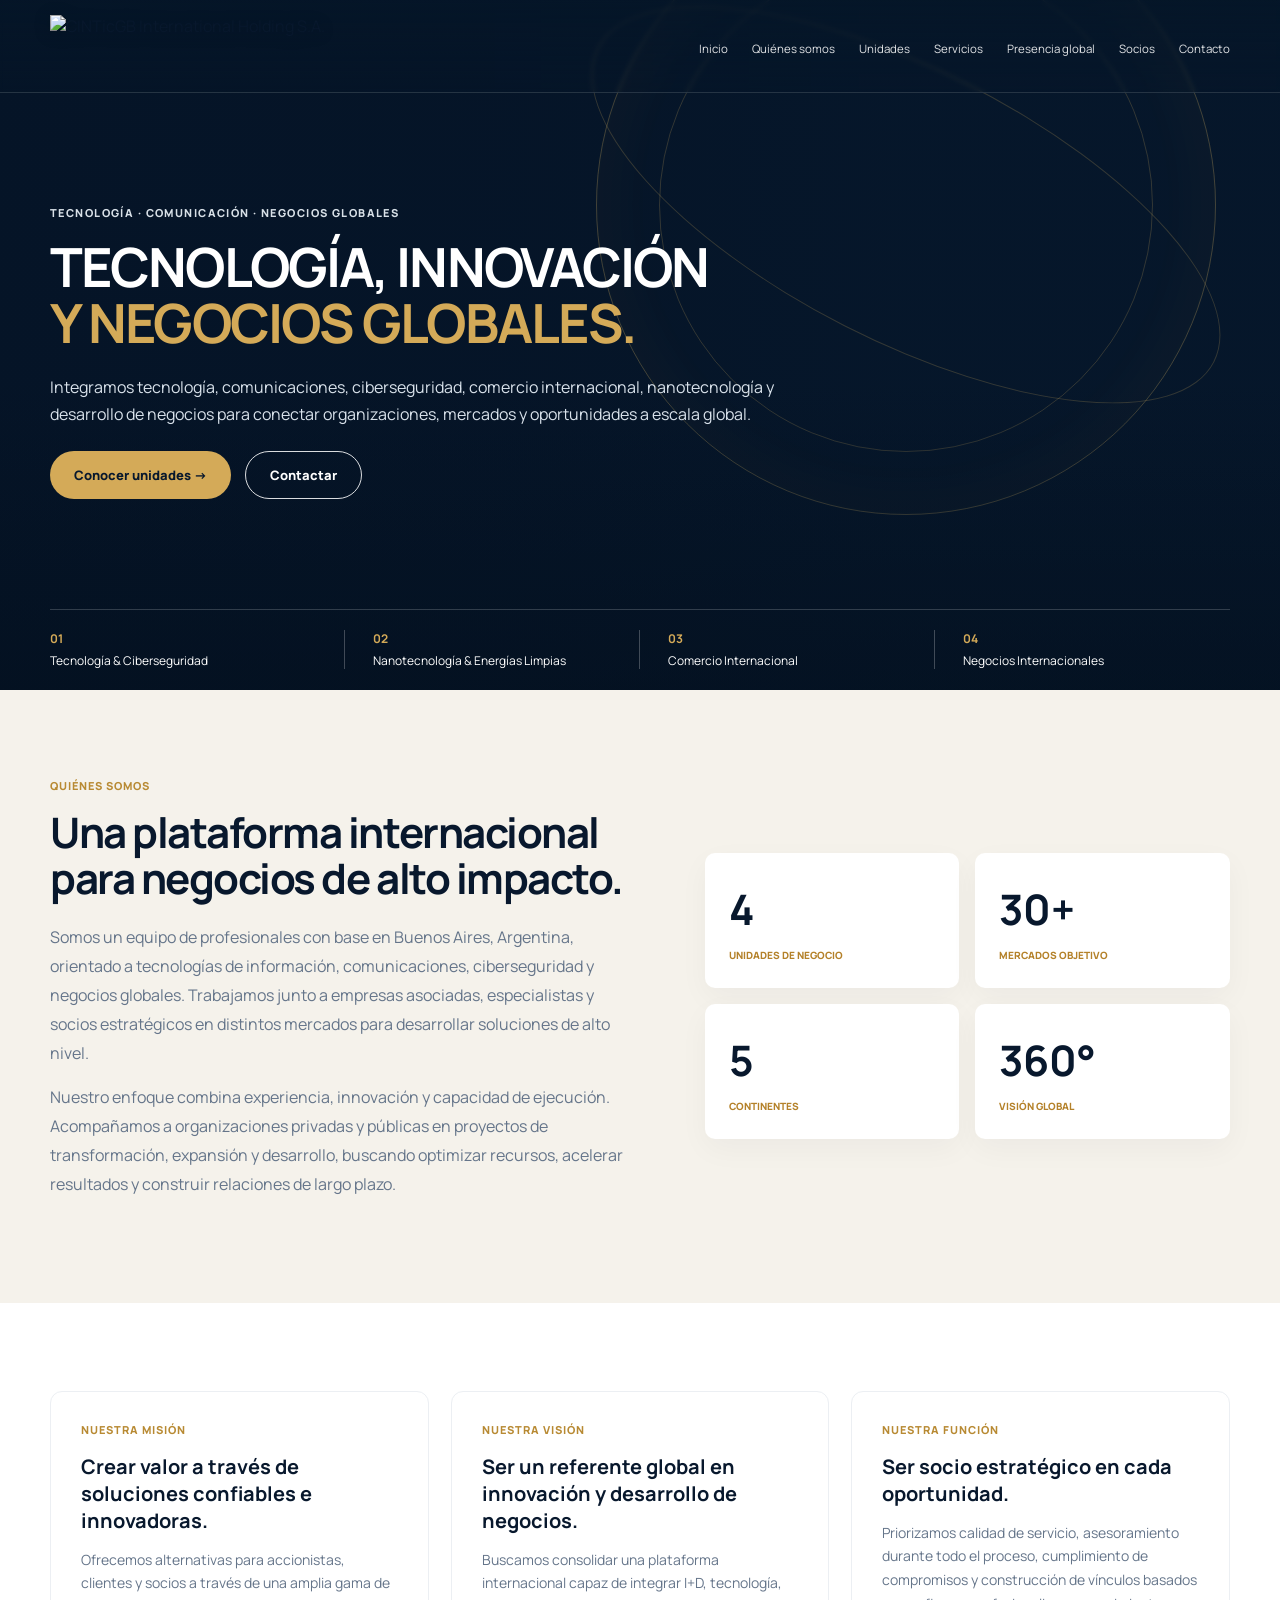
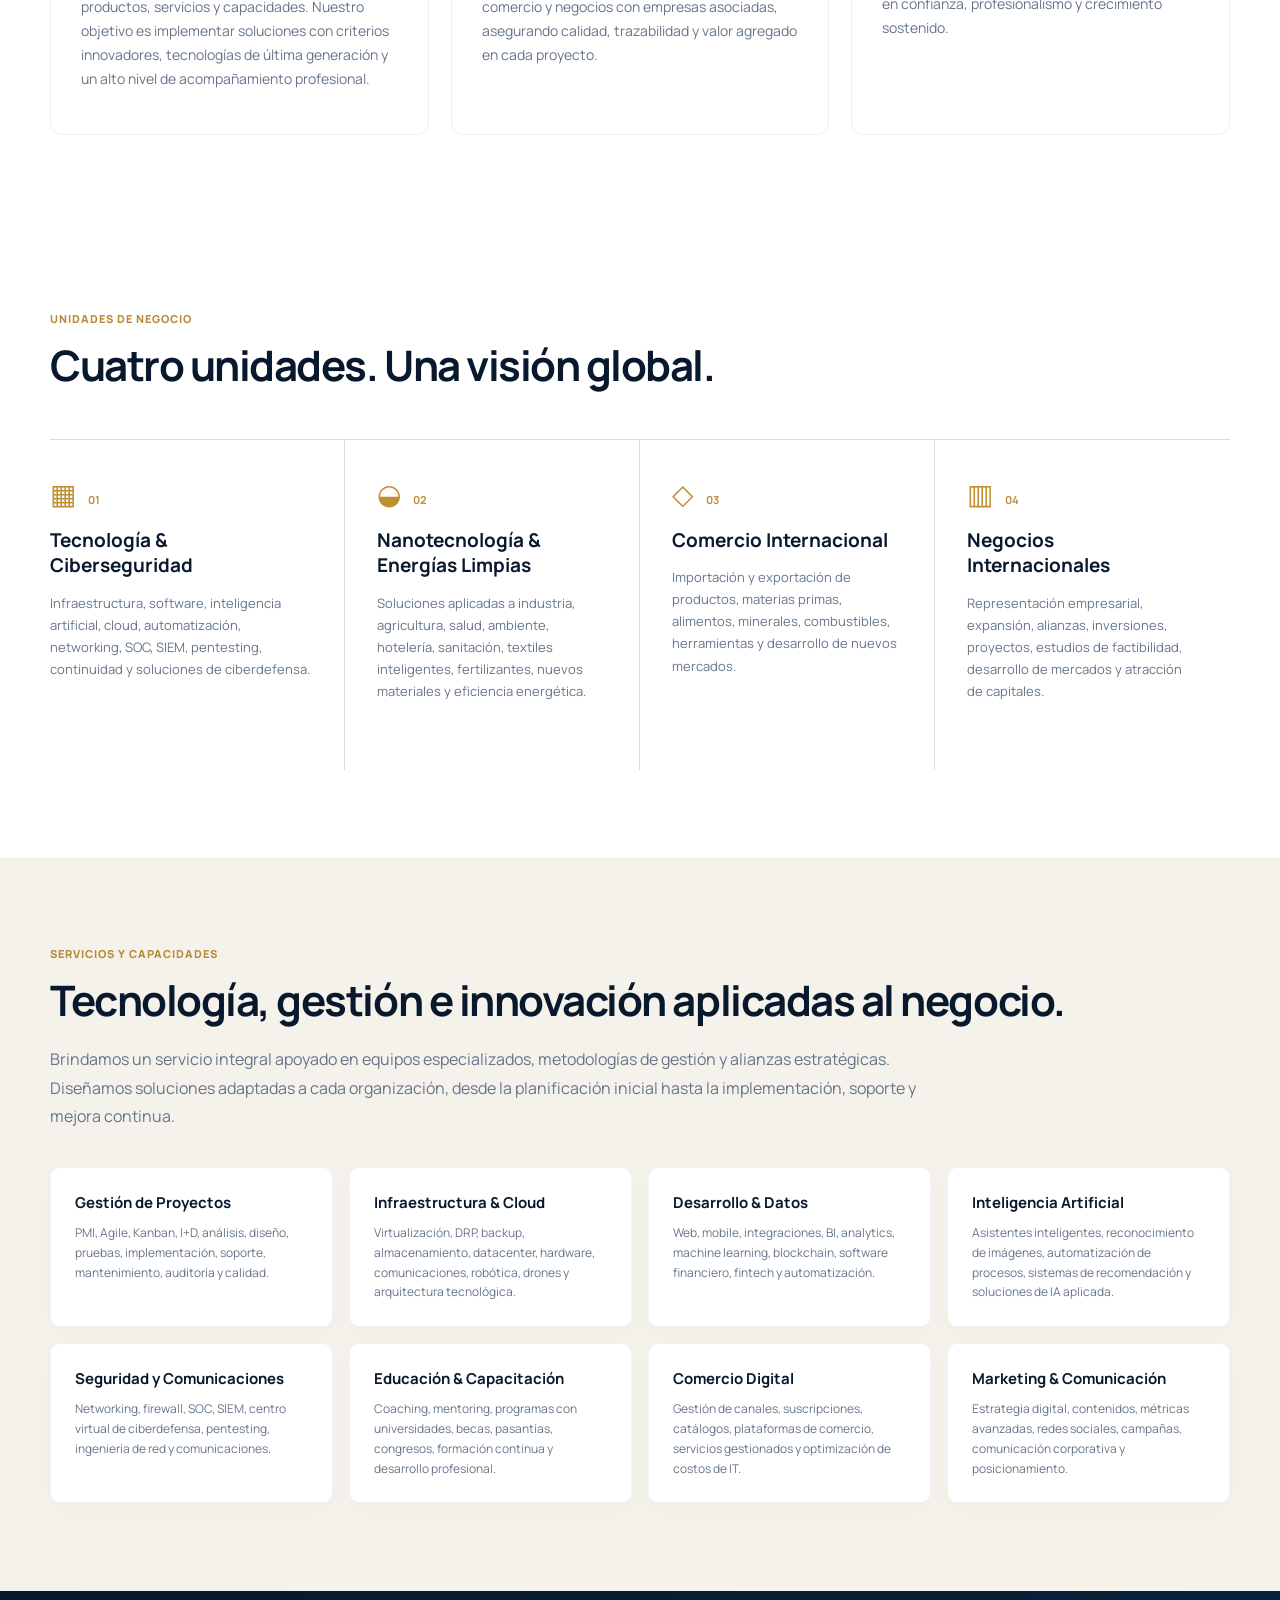
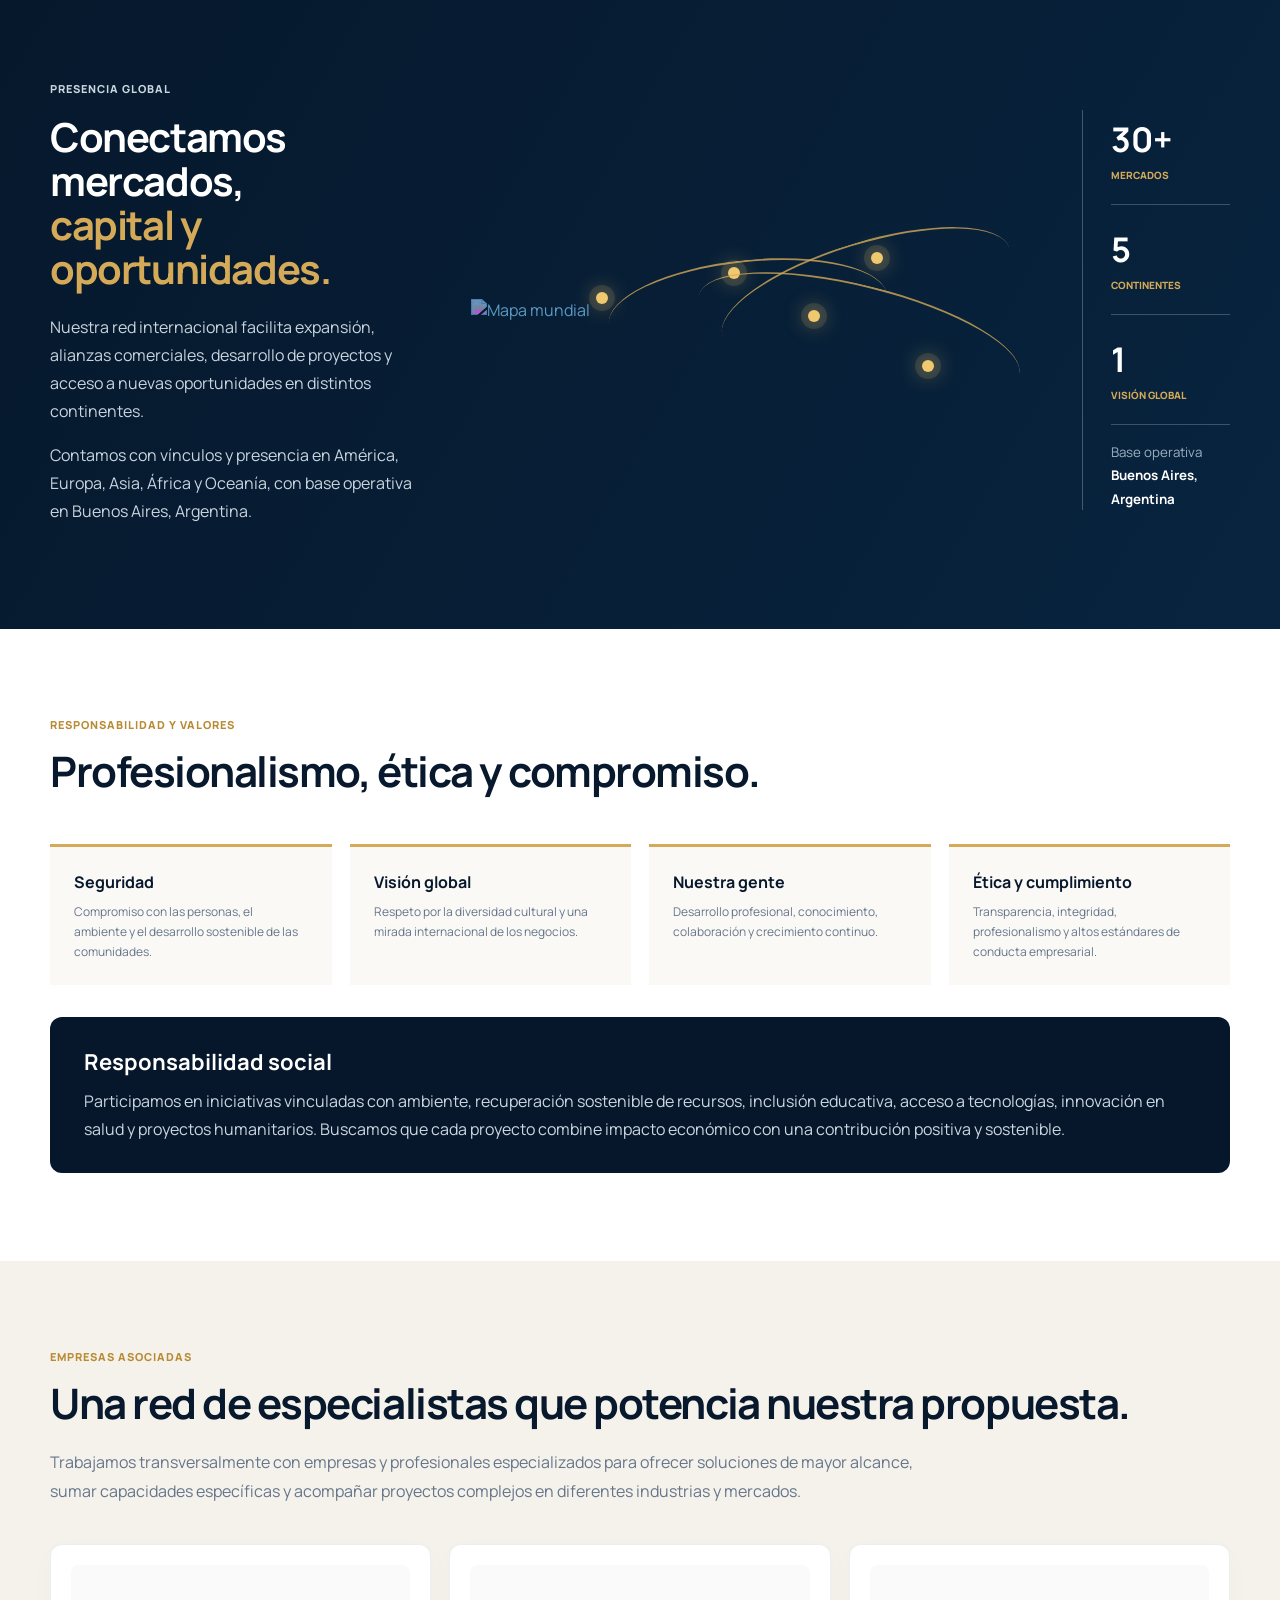
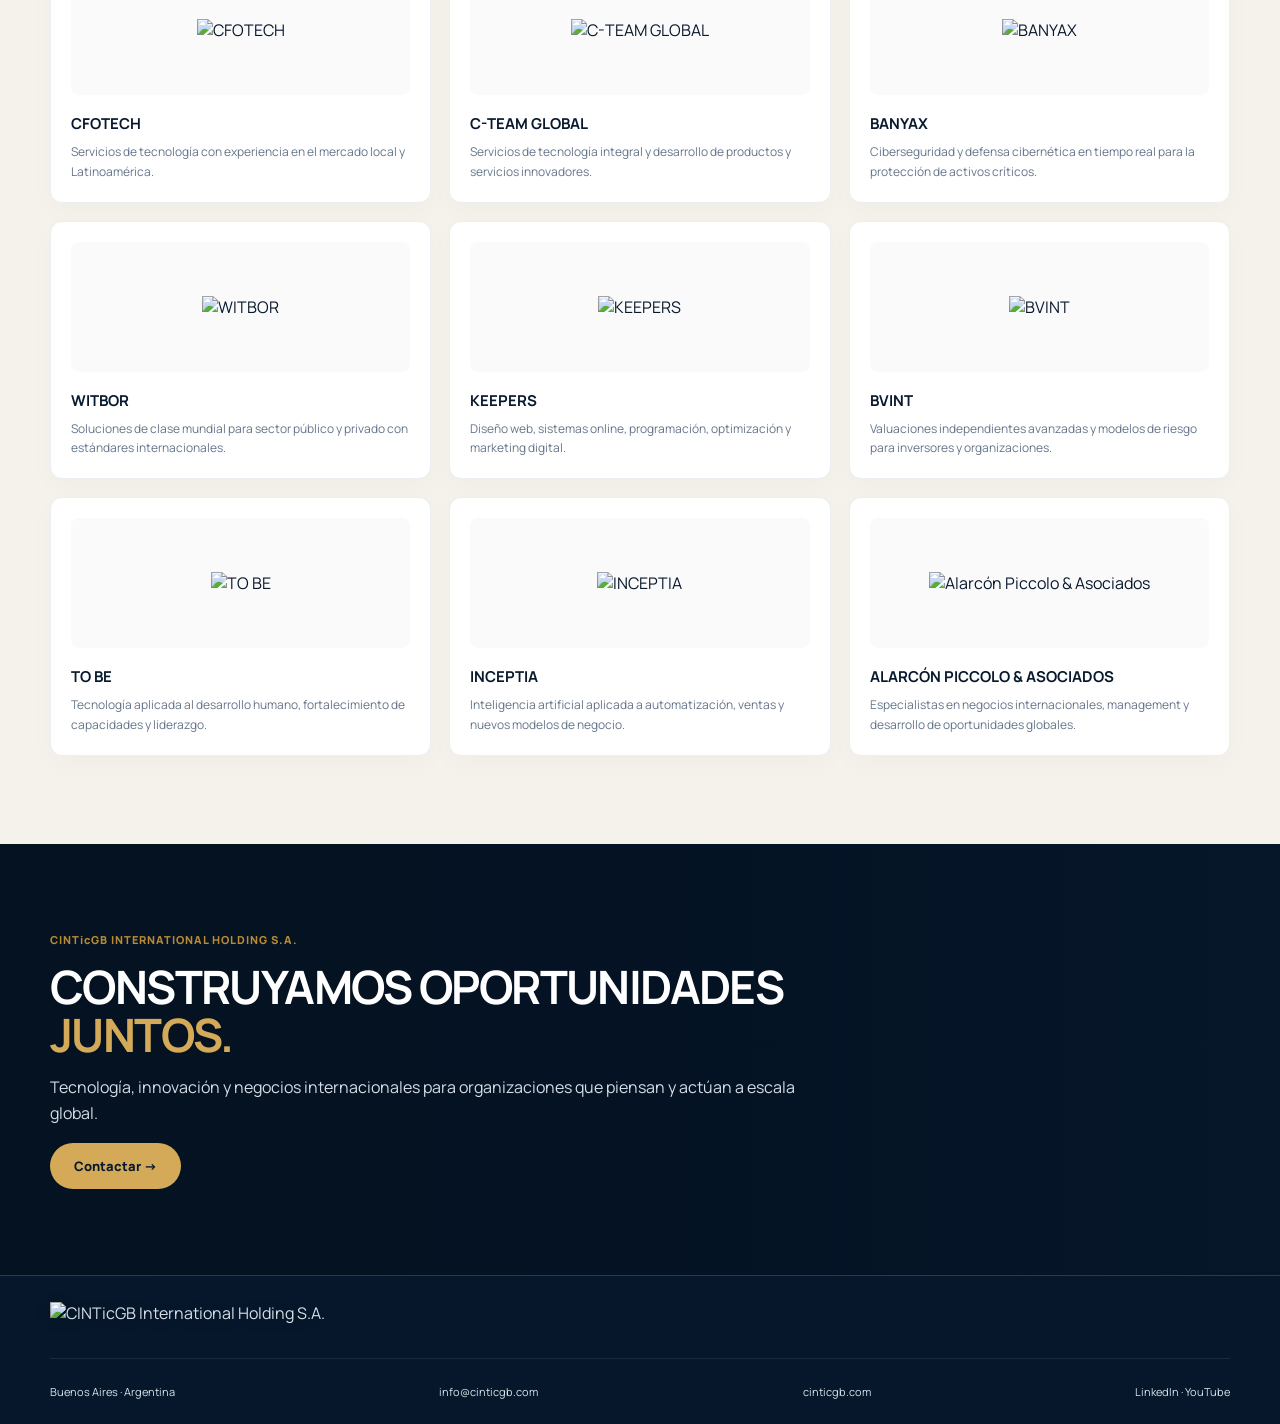
==== commit fa91417a: "Bust preview cache after visual refinements" ====
--- a/cinticgb-preview-v3/index.html
+++ b/cinticgb-preview-v3/index.html
@@ -1,4 +1,4 @@
-<!doctype html><html lang="es"><head><meta charset="utf-8"><meta name="viewport" content="width=device-width,initial-scale=1"><meta name="description" content="CINTicGB International Holding S.A."><title>CINTicGB — International Holding S.A.</title><link rel="preconnect" href="https://fonts.googleapis.com"><link rel="preconnect" href="https://fonts.gstatic.com" crossorigin><link href="https://fonts.googleapis.com/css2?family=Manrope:wght@400;500;600;700;800&display=swap" rel="stylesheet"><link rel="stylesheet" href="styles.css?v=3"></head><body>
+<!doctype html><html lang="es"><head><meta charset="utf-8"><meta name="viewport" content="width=device-width,initial-scale=1"><meta name="description" content="CINTicGB International Holding S.A."><title>CINTicGB — International Holding S.A.</title><link rel="preconnect" href="https://fonts.googleapis.com"><link rel="preconnect" href="https://fonts.gstatic.com" crossorigin><link href="https://fonts.googleapis.com/css2?family=Manrope:wght@400;500;600;700;800&display=swap" rel="stylesheet"><link rel="stylesheet" href="styles.css?v=4"></head><body>
 <header class="site-header" id="top"><div class="container nav-wrap"><a class="brand" href="#top" aria-label="CINTicGB inicio"><img class="official-logo" src="https://keepers.com.ar/cinticgb7/img/logo_blanco.png" alt="CINTicGB International Holding S.A."></a><button class="menu-toggle" aria-label="Abrir menú">☰</button><nav class="nav"><a href="#top">Inicio</a><a href="#nosotros">Quiénes somos</a><a href="#unidades">Unidades</a><a href="#servicios">Servicios</a><a href="#presencia">Presencia global</a><a href="#socios">Socios</a><a href="#contacto">Contacto</a></nav></div></header>
 <main>
 <section class="hero"><div class="hero-photo"></div><div class="hero-globe"></div><div class="hero-overlay"></div><div class="container hero-content"><div><p class="eyebrow hero-kicker">TECNOLOGÍA · COMUNICACIÓN · NEGOCIOS GLOBALES</p><h1>TECNOLOGÍA, INNOVACIÓN<br><span>Y NEGOCIOS GLOBALES.</span></h1><p class="lead">Integramos tecnología, comunicaciones, ciberseguridad, comercio internacional, nanotecnología y desarrollo de negocios para conectar organizaciones, mercados y oportunidades a escala global.</p><div class="actions"><a class="btn btn-gold" href="#unidades">Conocer unidades →</a><a class="btn btn-outline" href="#contacto">Contactar</a></div></div></div><div class="container hero-units"><a href="#unidades"><b>01</b><span>Tecnología &amp; Ciberseguridad</span></a><a href="#unidades"><b>02</b><span>Nanotecnología &amp; Energías Limpias</span></a><a href="#unidades"><b>03</b><span>Comercio Internacional</span></a><a href="#unidades"><b>04</b><span>Negocios Internacionales</span></a></div></section>
@@ -28,4 +28,4 @@
 </div></div></section>
 
 <section class="cta" id="contacto"><div class="cta-photo"></div><div class="cta-overlay"></div><div class="container cta-content"><p class="eyebrow gold">CINTicGB INTERNATIONAL HOLDING S.A.</p><h2>CONSTRUYAMOS OPORTUNIDADES<br><span>JUNTOS.</span></h2><p>Tecnología, innovación y negocios internacionales para organizaciones que piensan y actúan a escala global.</p><a class="btn btn-gold" href="mailto:info@cinticgb.com">Contactar →</a></div></section></main>
-<footer class="footer"><div class="container footer-brand"><img class="official-logo footer-official-logo" src="https://keepers.com.ar/cinticgb7/img/logo_blanco.png" alt="CINTicGB International Holding S.A."></div><div class="container footer-row"><span>Buenos Aires · Argentina</span><a href="mailto:info@cinticgb.com">info@cinticgb.com</a><a href="https://cinticgb.com">cinticgb.com</a><span>LinkedIn · YouTube</span></div></footer><script src="script.js?v=3"></script></body></html>+<footer class="footer"><div class="container footer-brand"><img class="official-logo footer-official-logo" src="https://keepers.com.ar/cinticgb7/img/logo_blanco.png" alt="CINTicGB International Holding S.A."></div><div class="container footer-row"><span>Buenos Aires · Argentina</span><a href="mailto:info@cinticgb.com">info@cinticgb.com</a><a href="https://cinticgb.com">cinticgb.com</a><span>LinkedIn · YouTube</span></div></footer><script src="script.js?v=4"></script></body></html>
--- a/cinticgb-preview-v3/styles.css
+++ b/cinticgb-preview-v3/styles.css
@@ -1,3 +1,74 @@
 :root{--navy:#06172b;--navy2:#0b2743;--gold:#d4aa58;--cream:#f5f2eb;--text:#08182d;--muted:#65758a;--line:#d7dee6;--white:#fff;--max:1180px}*{box-sizing:border-box}html{scroll-behavior:smooth}body{margin:0;font-family:Manrope,Arial,sans-serif;color:var(--text);background:#fff}a{color:inherit;text-decoration:none}.container{width:min(var(--max),calc(100% - 48px));margin:auto}.site-header{position:absolute;z-index:20;width:100%;border-bottom:1px solid rgba(255,255,255,.13)}.nav-wrap{height:74px;display:flex;align-items:center;justify-content:space-between}.brand{display:flex;align-items:center;min-width:290px;height:62px}.nav{display:flex;gap:24px;color:#fff;font-size:11px}.nav a{opacity:.88}.nav a:hover{opacity:1;color:#f2cb7a}.menu-toggle{display:none;background:none;border:0;color:#fff;font-size:25px}.hero{min-height:690px;position:relative;background:var(--navy);color:#fff;overflow:hidden}.hero-photo{position:absolute;inset:0;background:linear-gradient(90deg,rgba(5,20,39,.97) 0%,rgba(5,20,39,.81) 39%,rgba(5,20,39,.18) 70%),url('https://images.unsplash.com/photo-1514565131-fce0801e5785?auto=format&fit=crop&w=2200&q=88') center/cover}.hero-globe{position:absolute;width:620px;height:620px;border:1px solid rgba(217,178,96,.34);border-radius:50%;right:5%;top:-105px;opacity:.85;box-shadow:inset 0 0 80px rgba(213,174,87,.06)}.hero-globe:before,.hero-globe:after{content:"";position:absolute;inset:10%;border:1px solid rgba(217,178,96,.25);border-radius:50%}.hero-globe:after{inset:28% -6%;transform:rotate(27deg)}.hero-overlay{position:absolute;inset:0;background:linear-gradient(180deg,transparent 55%,rgba(3,15,29,.58) 100%)}.hero-content{position:relative;z-index:2;padding-top:170px}.eyebrow{font-size:11px;font-weight:800;letter-spacing:.09em;margin:0 0 16px}.gold{color:#b88a33}.hero h1{font-size:54px;line-height:1.04;letter-spacing:-.035em;margin:0;max-width:800px}.hero h1 span,.global h2 span,.cta h2 span{color:var(--gold)}.lead{max-width:720px;color:#d9e2eb;line-height:1.65;font-size:16px;margin:24px 0}.actions{display:flex;gap:14px}.btn{display:inline-flex;align-items:center;gap:12px;border-radius:30px;padding:14px 24px;font-size:13px;font-weight:800}.btn-gold{background:var(--gold);color:#08182d}.btn-outline{border:1px solid rgba(255,255,255,.85);color:#fff}.hero-units{position:absolute;z-index:3;bottom:0;left:50%;transform:translateX(-50%);display:grid;grid-template-columns:repeat(4,1fr);border-top:1px solid rgba(255,255,255,.18);padding:18px 0 20px}.hero-units a{padding:0 28px;border-right:1px solid rgba(255,255,255,.24);display:flex;flex-direction:column;gap:5px}.hero-units a:first-child{padding-left:0}.hero-units a:last-child{border:0}.hero-units b{font-size:12px;color:var(--gold)}.hero-units span{font-size:12px}.section{padding:88px 0}.light{background:var(--cream)}.white{background:#fff}.split{display:grid;grid-template-columns:1.05fr .95fr;gap:74px;align-items:center}h2{font-size:42px;line-height:1.1;letter-spacing:-.035em;margin:0 0 22px}.body-lg{font-size:16px;color:var(--muted);line-height:1.8;max-width:700px}.wide{max-width:900px}.stats-grid{display:grid;grid-template-columns:1fr 1fr;gap:16px}.stat{background:#fff;border-radius:10px;padding:24px;min-height:135px;box-shadow:0 10px 30px rgba(6,23,43,.04);display:flex;flex-direction:column;justify-content:center}.stat strong{font-size:42px}.stat span{font-size:10px;color:#b48129;font-weight:800;margin-top:10px}.mission-grid{display:grid;grid-template-columns:repeat(3,1fr);gap:22px}.mission-grid article{padding:30px;border:1px solid #eceff3;border-radius:12px;background:#fff}.mission-grid h3{font-size:20px;line-height:1.35;margin:0 0 14px}.mission-grid p:last-child{color:var(--muted);font-size:14px;line-height:1.7}.section-head{display:flex;align-items:flex-end;justify-content:space-between;gap:30px;margin-bottom:50px}.section-head h2{margin-bottom:0}.units-grid{display:grid;grid-template-columns:repeat(4,1fr);border-top:1px solid var(--line)}.unit-card{padding:34px 32px 18px 0;border-right:1px solid var(--line);min-height:330px}.unit-card:not(:first-child){padding-left:32px}.unit-card:last-child{border-right:0}.unit-card b{font-size:11px;color:#bc8e39;margin-left:12px}.unit-icon{display:inline-block;color:#bf8e30;font-size:28px}.unit-card h3{font-size:19px;line-height:1.35;margin:16px 0 10px}.unit-card p{font-size:13px;color:var(--muted);line-height:1.7}.services-grid{display:grid;grid-template-columns:repeat(4,1fr);gap:16px;margin-top:36px}.services-grid article{background:#fff;padding:24px;border-radius:10px;border:1px solid rgba(7,24,45,.05);box-shadow:0 8px 28px rgba(7,24,45,.025)}.services-grid h3{font-size:15px;margin:0 0 10px}.services-grid p{font-size:12px;color:var(--muted);line-height:1.65;margin:0}.global{background:linear-gradient(120deg,#06182c,#08243f);color:#fff}.global-grid{display:grid;grid-template-columns:.9fr 1.35fr .35fr;gap:40px;align-items:center}.global h2{font-size:40px}.global p{color:#c9d5df;line-height:1.75;max-width:470px}.world-map-wrap{position:relative;min-height:360px;display:flex;align-items:center;justify-content:center}.world-map-img{width:100%;max-width:670px;filter:invert(32%) sepia(27%) saturate(842%) hue-rotate(168deg) brightness(88%) contrast(88%);opacity:.9}.pin{position:absolute;width:12px;height:12px;background:#f0c86d;border-radius:50%;box-shadow:0 0 0 7px rgba(240,200,109,.13),0 0 22px #f0c86d}.p1{left:22%;top:45%}.p2{left:45%;top:38%}.p3{left:59%;top:50%}.p4{left:70%;top:34%}.p5{left:79%;top:64%}.route{position:absolute;border-top:2px solid rgba(212,170,88,.8);height:100px;border-radius:50%}.r1{width:280px;left:24%;top:36%;transform:rotate(-6deg)}.r2{width:330px;left:39%;top:43%;transform:rotate(14deg)}.r3{width:300px;left:43%;top:31%;transform:rotate(-17deg)}.global-stats{border-left:1px solid rgba(255,255,255,.25);padding-left:28px}.global-stats div{padding:6px 0 20px;border-bottom:1px solid rgba(255,255,255,.22);margin-bottom:15px}.global-stats strong{display:block;font-size:34px}.global-stats span{font-size:10px;color:var(--gold);font-weight:800}.global-stats small{color:#9cb0c2;line-height:1.6}.global-stats small b{color:#fff}.values-grid{display:grid;grid-template-columns:repeat(4,1fr);gap:18px}.values-grid article{padding:24px;border-top:3px solid var(--gold);background:#faf9f6}.values-grid h3{font-size:16px;margin:0 0 9px}.values-grid p{font-size:12px;color:var(--muted);line-height:1.65;margin:0}.responsibility{margin-top:32px;padding:30px 34px;background:var(--navy);color:#fff;border-radius:12px}.responsibility h3{margin:0 0 10px;font-size:22px}.responsibility p{margin:0;color:#cbd7e1;line-height:1.75}.partners-cards{display:grid;grid-template-columns:repeat(3,1fr);gap:18px;margin-top:38px}.partners-cards article{background:#fff;border-radius:12px;padding:20px;border:1px solid #ebeef2;box-shadow:0 8px 28px rgba(7,24,45,.025)}.logo-box{height:130px;display:flex;align-items:center;justify-content:center;background:#fafafa;border-radius:8px;overflow:hidden;margin-bottom:18px}.logo-box img{max-width:88%;max-height:90%;object-fit:contain}.partners-cards h3{font-size:15px;margin:0 0 8px}.partners-cards p{font-size:12px;color:var(--muted);line-height:1.65;margin:0}.cta{position:relative;overflow:hidden;background:#06182c;color:#fff;min-height:390px}.cta-photo{position:absolute;inset:0;background:url('https://images.unsplash.com/photo-1486406146926-c627a92ad1ab?auto=format&fit=crop&w=2200&q=88') center 40%/cover}.cta-overlay{position:absolute;inset:0;background:linear-gradient(90deg,rgba(4,18,34,.98) 0%,rgba(4,18,34,.88) 52%,rgba(4,18,34,.25) 100%)}.cta-content{position:relative;z-index:2;padding-top:80px;padding-bottom:78px}.cta h2{font-size:46px;max-width:850px;margin-bottom:14px}.cta p:not(.eyebrow){color:#d4dde6;max-width:760px;line-height:1.6}.footer{background:#06172b;color:#d9e3eb;border-top:1px solid rgba(255,255,255,.15)}.footer-row{min-height:76px;display:flex;align-items:center;justify-content:space-between;font-size:11px}
 @media(max-width:980px){.nav{display:none;position:absolute;top:74px;left:0;right:0;background:#071a30;padding:22px 24px;flex-direction:column}.nav.open{display:flex}.menu-toggle{display:block}.brand-sub{display:none}.hero{min-height:760px}.hero h1{font-size:43px}.hero-units{grid-template-columns:1fr 1fr}.split,.global-grid{grid-template-columns:1fr}.global-stats{border-left:0;border-top:1px solid rgba(255,255,255,.2);padding:22px 0 0;display:grid;grid-template-columns:repeat(3,1fr)}.mission-grid{grid-template-columns:1fr}.units-grid{grid-template-columns:1fr 1fr}.services-grid{grid-template-columns:1fr 1fr}.values-grid{grid-template-columns:1fr 1fr}.partners-cards{grid-template-columns:1fr 1fr}.footer-row{flex-wrap:wrap;gap:16px;padding:22px 0}}
-@media(max-width:620px){.container{width:min(var(--max),calc(100% - 30px))}.hero h1{font-size:34px}.lead{font-size:14px}.actions{flex-wrap:wrap}.hero-units{display:none}.hero{min-height:650px}.section{padding:64px 0}h2{font-size:32px}.stats-grid,.units-grid,.services-grid,.values-grid,.partners-cards{grid-template-columns:1fr}.unit-card,.unit-card:not(:first-child){padding:28px 0;border-right:0;border-top:1px solid var(--line)}.unit-card:first-child{border-top:0}.cta h2{font-size:36px}.global-stats{grid-template-columns:1fr 1fr 1fr}.footer-row{display:grid;grid-template-columns:1fr}.hero-globe{right:-65%;top:-70px}.world-map-wrap{min-height:250px}}.official-logo{display:block;width:310px;max-width:32vw;height:auto;object-fit:contain;filter:drop-shadow(0 2px 8px rgba(0,0,0,.18))}.footer-brand{padding-top:24px}.footer-official-logo{width:250px;max-width:70vw;opacity:.96}.footer{padding-top:4px}@media(max-width:900px){.official-logo{width:245px;max-width:68vw}.brand{min-width:auto}.footer-brand{padding-top:20px}}+@media(max-width:620px){.container{width:min(var(--max),calc(100% - 30px))}.hero h1{font-size:34px}.lead{font-size:14px}.actions{flex-wrap:wrap}.hero-units{display:none}.hero{min-height:650px}.section{padding:64px 0}h2{font-size:32px}.stats-grid,.units-grid,.services-grid,.values-grid,.partners-cards{grid-template-columns:1fr}.unit-card,.unit-card:not(:first-child){padding:28px 0;border-right:0;border-top:1px solid var(--line)}.unit-card:first-child{border-top:0}.cta h2{font-size:36px}.global-stats{grid-template-columns:1fr 1fr 1fr}.footer-row{display:grid;grid-template-columns:1fr}.hero-globe{right:-65%;top:-70px}.world-map-wrap{min-height:250px}}.official-logo{display:block;width:310px;max-width:32vw;height:auto;object-fit:contain;filter:drop-shadow(0 2px 8px rgba(0,0,0,.18))}.footer-brand{padding-top:24px}.footer-official-logo{width:250px;max-width:70vw;opacity:.96}.footer{padding-top:4px}@media(max-width:900px){.official-logo{width:245px;max-width:68vw}.brand{min-width:auto}.footer-brand{padding-top:20px}}
+/* --- visual refinement pass --- */
+.site-header{
+  background:linear-gradient(180deg,rgba(5,22,40,.72),rgba(5,22,40,.24));
+  backdrop-filter:blur(2px);
+}
+.nav-wrap{height:92px}
+.brand{
+  display:flex;
+  align-items:center;
+  min-width:260px;
+  height:92px;
+  overflow:visible;
+}
+.official-logo{
+  display:block;
+  width:auto !important;
+  height:62px !important;
+  max-width:330px !important;
+  object-fit:contain;
+  object-position:left center;
+  filter:drop-shadow(0 2px 8px rgba(0,0,0,.18));
+}
+.nav{gap:24px;font-size:11.5px;align-items:center}
+.nav a{padding:34px 0 30px;position:relative}
+.nav a:after{
+  content:"";
+  position:absolute;
+  left:0;right:0;bottom:20px;
+  height:1px;background:var(--gold);
+  transform:scaleX(0);
+  transition:.2s ease;
+}
+.nav a:hover:after{transform:scaleX(1)}
+.hero-content{padding-top:205px}
+.hero-kicker{color:#d8e0e7;letter-spacing:.13em;margin-bottom:18px}
+.hero h1{max-width:850px}
+.hero .lead{max-width:760px}
+.hero-units{padding-top:20px;padding-bottom:21px}
+.section{scroll-margin-top:88px}
+.cta-content{padding-top:88px;padding-bottom:86px}
+.cta h2{line-height:1.05}
+.footer{padding:0}
+.footer-brand{
+  padding-top:26px;
+  padding-bottom:8px;
+  display:flex;
+  align-items:center;
+}
+.footer-official-logo{
+  width:auto !important;
+  height:48px !important;
+  max-width:285px !important;
+  opacity:.98;
+}
+.footer-row{
+  min-height:66px;
+  border-top:1px solid rgba(255,255,255,.08);
+}
+@media(max-width:980px){
+  .nav-wrap{height:78px}
+  .brand{height:78px}
+  .official-logo{height:52px !important;max-width:260px !important}
+  .nav{top:78px}
+  .hero-content{padding-top:165px}
+}
+@media(max-width:620px){
+  .official-logo{height:46px !important;max-width:230px !important}
+  .hero-content{padding-top:145px}
+  .hero h1{font-size:32px}
+  .footer-official-logo{height:42px !important}
+}
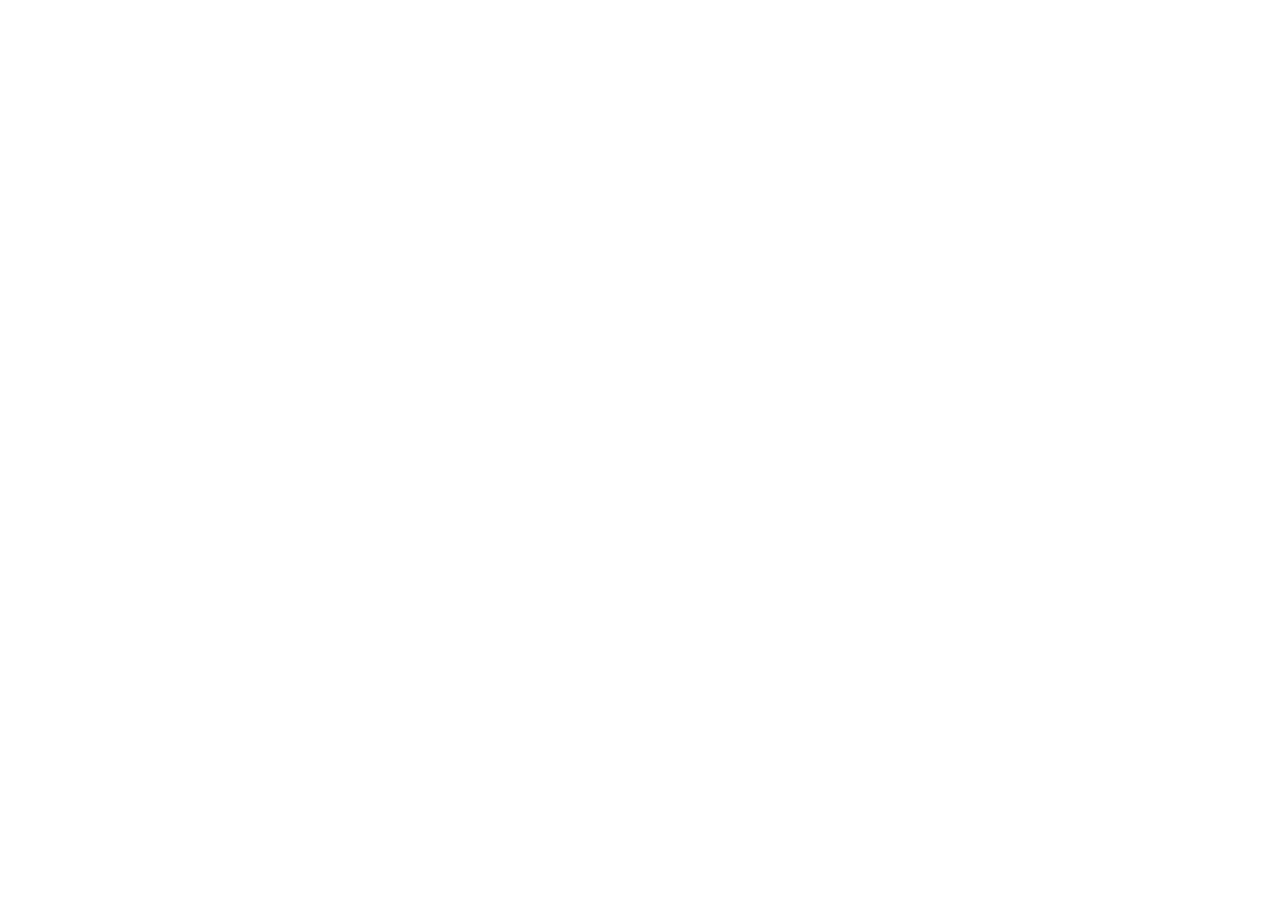
==== commit 41b47bc0: "Redirect CINTicGB preview to the updated public website" ====
--- a/cinticgb-preview-v3/index.html
+++ b/cinticgb-preview-v3/index.html
@@ -1,31 +1,2 @@
-<!doctype html><html lang="es"><head><meta charset="utf-8"><meta name="viewport" content="width=device-width,initial-scale=1"><meta name="description" content="CINTicGB International Holding S.A."><title>CINTicGB — International Holding S.A.</title><link rel="preconnect" href="https://fonts.googleapis.com"><link rel="preconnect" href="https://fonts.gstatic.com" crossorigin><link href="https://fonts.googleapis.com/css2?family=Manrope:wght@400;500;600;700;800&display=swap" rel="stylesheet"><link rel="stylesheet" href="styles.css?v=4"></head><body>
-<header class="site-header" id="top"><div class="container nav-wrap"><a class="brand" href="#top" aria-label="CINTicGB inicio"><img class="official-logo" src="https://keepers.com.ar/cinticgb7/img/logo_blanco.png" alt="CINTicGB International Holding S.A."></a><button class="menu-toggle" aria-label="Abrir menú">☰</button><nav class="nav"><a href="#top">Inicio</a><a href="#nosotros">Quiénes somos</a><a href="#unidades">Unidades</a><a href="#servicios">Servicios</a><a href="#presencia">Presencia global</a><a href="#socios">Socios</a><a href="#contacto">Contacto</a></nav></div></header>
-<main>
-<section class="hero"><div class="hero-photo"></div><div class="hero-globe"></div><div class="hero-overlay"></div><div class="container hero-content"><div><p class="eyebrow hero-kicker">TECNOLOGÍA · COMUNICACIÓN · NEGOCIOS GLOBALES</p><h1>TECNOLOGÍA, INNOVACIÓN<br><span>Y NEGOCIOS GLOBALES.</span></h1><p class="lead">Integramos tecnología, comunicaciones, ciberseguridad, comercio internacional, nanotecnología y desarrollo de negocios para conectar organizaciones, mercados y oportunidades a escala global.</p><div class="actions"><a class="btn btn-gold" href="#unidades">Conocer unidades →</a><a class="btn btn-outline" href="#contacto">Contactar</a></div></div></div><div class="container hero-units"><a href="#unidades"><b>01</b><span>Tecnología &amp; Ciberseguridad</span></a><a href="#unidades"><b>02</b><span>Nanotecnología &amp; Energías Limpias</span></a><a href="#unidades"><b>03</b><span>Comercio Internacional</span></a><a href="#unidades"><b>04</b><span>Negocios Internacionales</span></a></div></section>
-
-<section class="section light" id="nosotros"><div class="container split intro-grid"><div><p class="eyebrow gold">QUIÉNES SOMOS</p><h2>Una plataforma internacional para negocios de alto impacto.</h2><p class="body-lg">Somos un equipo de profesionales con base en Buenos Aires, Argentina, orientado a tecnologías de información, comunicaciones, ciberseguridad y negocios globales. Trabajamos junto a empresas asociadas, especialistas y socios estratégicos en distintos mercados para desarrollar soluciones de alto nivel.</p><p class="body-lg">Nuestro enfoque combina experiencia, innovación y capacidad de ejecución. Acompañamos a organizaciones privadas y públicas en proyectos de transformación, expansión y desarrollo, buscando optimizar recursos, acelerar resultados y construir relaciones de largo plazo.</p></div><div class="stats-grid"><article class="stat"><strong>4</strong><span>UNIDADES DE NEGOCIO</span></article><article class="stat"><strong>30+</strong><span>MERCADOS OBJETIVO</span></article><article class="stat"><strong>5</strong><span>CONTINENTES</span></article><article class="stat"><strong>360°</strong><span>VISIÓN GLOBAL</span></article></div></div></section>
-
-<section class="section white"><div class="container"><div class="mission-grid"><article><p class="eyebrow gold">NUESTRA MISIÓN</p><h3>Crear valor a través de soluciones confiables e innovadoras.</h3><p>Ofrecemos alternativas para accionistas, clientes y socios a través de una amplia gama de productos, servicios y capacidades. Nuestro objetivo es implementar soluciones con criterios innovadores, tecnologías de última generación y un alto nivel de acompañamiento profesional.</p></article><article><p class="eyebrow gold">NUESTRA VISIÓN</p><h3>Ser un referente global en innovación y desarrollo de negocios.</h3><p>Buscamos consolidar una plataforma internacional capaz de integrar I+D, tecnología, comercio y negocios con empresas asociadas, asegurando calidad, trazabilidad y valor agregado en cada proyecto.</p></article><article><p class="eyebrow gold">NUESTRA FUNCIÓN</p><h3>Ser socio estratégico en cada oportunidad.</h3><p>Priorizamos calidad de servicio, asesoramiento durante todo el proceso, cumplimiento de compromisos y construcción de vínculos basados en confianza, profesionalismo y crecimiento sostenido.</p></article></div></div></section>
-
-<section class="section white" id="unidades"><div class="container"><div class="section-head"><div><p class="eyebrow gold">UNIDADES DE NEGOCIO</p><h2>Cuatro unidades. Una visión global.</h2></div></div><div class="units-grid"><article class="unit-card"><div class="unit-icon">▦</div><b>01</b><h3>Tecnología &amp; Ciberseguridad</h3><p>Infraestructura, software, inteligencia artificial, cloud, automatización, networking, SOC, SIEM, pentesting, continuidad y soluciones de ciberdefensa.</p></article><article class="unit-card"><div class="unit-icon">◒</div><b>02</b><h3>Nanotecnología &amp; Energías Limpias</h3><p>Soluciones aplicadas a industria, agricultura, salud, ambiente, hotelería, sanitación, textiles inteligentes, fertilizantes, nuevos materiales y eficiencia energética.</p></article><article class="unit-card"><div class="unit-icon">◇</div><b>03</b><h3>Comercio Internacional</h3><p>Importación y exportación de productos, materias primas, alimentos, minerales, combustibles, herramientas y desarrollo de nuevos mercados.</p></article><article class="unit-card"><div class="unit-icon">▥</div><b>04</b><h3>Negocios Internacionales</h3><p>Representación empresarial, expansión, alianzas, inversiones, proyectos, estudios de factibilidad, desarrollo de mercados y atracción de capitales.</p></article></div></div></section>
-
-<section class="section light" id="servicios"><div class="container"><p class="eyebrow gold">SERVICIOS Y CAPACIDADES</p><h2>Tecnología, gestión e innovación aplicadas al negocio.</h2><p class="body-lg wide">Brindamos un servicio integral apoyado en equipos especializados, metodologías de gestión y alianzas estratégicas. Diseñamos soluciones adaptadas a cada organización, desde la planificación inicial hasta la implementación, soporte y mejora continua.</p><div class="services-grid"><article><h3>Gestión de Proyectos</h3><p>PMI, Agile, Kanban, I+D, análisis, diseño, pruebas, implementación, soporte, mantenimiento, auditoría y calidad.</p></article><article><h3>Infraestructura &amp; Cloud</h3><p>Virtualización, DRP, backup, almacenamiento, datacenter, hardware, comunicaciones, robótica, drones y arquitectura tecnológica.</p></article><article><h3>Desarrollo &amp; Datos</h3><p>Web, mobile, integraciones, BI, analytics, machine learning, blockchain, software financiero, fintech y automatización.</p></article><article><h3>Inteligencia Artificial</h3><p>Asistentes inteligentes, reconocimiento de imágenes, automatización de procesos, sistemas de recomendación y soluciones de IA aplicada.</p></article><article><h3>Seguridad y Comunicaciones</h3><p>Networking, firewall, SOC, SIEM, centro virtual de ciberdefensa, pentesting, ingeniería de red y comunicaciones.</p></article><article><h3>Educación &amp; Capacitación</h3><p>Coaching, mentoring, programas con universidades, becas, pasantías, congresos, formación continua y desarrollo profesional.</p></article><article><h3>Comercio Digital</h3><p>Gestión de canales, suscripciones, catálogos, plataformas de comercio, servicios gestionados y optimización de costos de IT.</p></article><article><h3>Marketing &amp; Comunicación</h3><p>Estrategia digital, contenidos, métricas avanzadas, redes sociales, campañas, comunicación corporativa y posicionamiento.</p></article></div></div></section>
-
-<section class="global section" id="presencia"><div class="container global-grid"><div><p class="eyebrow gold">PRESENCIA GLOBAL</p><h2>Conectamos mercados,<br><span>capital y oportunidades.</span></h2><p>Nuestra red internacional facilita expansión, alianzas comerciales, desarrollo de proyectos y acceso a nuevas oportunidades en distintos continentes.</p><p>Contamos con vínculos y presencia en América, Europa, Asia, África y Oceanía, con base operativa en Buenos Aires, Argentina.</p></div><div class="world-map-wrap"><img class="world-map-img" src="https://commons.wikimedia.org/wiki/Special:Redirect/file/World_map_blank_without_borders.svg" alt="Mapa mundial"><span class="pin p1"></span><span class="pin p2"></span><span class="pin p3"></span><span class="pin p4"></span><span class="pin p5"></span><span class="route r1"></span><span class="route r2"></span><span class="route r3"></span></div><div class="global-stats"><div><strong>30+</strong><span>MERCADOS</span></div><div><strong>5</strong><span>CONTINENTES</span></div><div><strong>1</strong><span>VISIÓN GLOBAL</span></div><small>Base operativa<br><b>Buenos Aires, Argentina</b></small></div></div></section>
-
-<section class="section white"><div class="container"><div class="section-head"><div><p class="eyebrow gold">RESPONSABILIDAD Y VALORES</p><h2>Profesionalismo, ética y compromiso.</h2></div></div><div class="values-grid"><article><h3>Seguridad</h3><p>Compromiso con las personas, el ambiente y el desarrollo sostenible de las comunidades.</p></article><article><h3>Visión global</h3><p>Respeto por la diversidad cultural y una mirada internacional de los negocios.</p></article><article><h3>Nuestra gente</h3><p>Desarrollo profesional, conocimiento, colaboración y crecimiento continuo.</p></article><article><h3>Ética y cumplimiento</h3><p>Transparencia, integridad, profesionalismo y altos estándares de conducta empresarial.</p></article></div><div class="responsibility"><h3>Responsabilidad social</h3><p>Participamos en iniciativas vinculadas con ambiente, recuperación sostenible de recursos, inclusión educativa, acceso a tecnologías, innovación en salud y proyectos humanitarios. Buscamos que cada proyecto combine impacto económico con una contribución positiva y sostenible.</p></div></div></section>
-
-<section class="section light" id="socios"><div class="container"><p class="eyebrow gold">EMPRESAS ASOCIADAS</p><h2>Una red de especialistas que potencia nuestra propuesta.</h2><p class="body-lg wide">Trabajamos transversalmente con empresas y profesionales especializados para ofrecer soluciones de mayor alcance, sumar capacidades específicas y acompañar proyectos complejos en diferentes industrias y mercados.</p><div class="partners-cards">
-<article><div class="logo-box"><img src="https://keepers.com.ar/cinticgb7/img/alianzas_cfotech.jpg" alt="CFOTECH"></div><h3>CFOTECH</h3><p>Servicios de tecnología con experiencia en el mercado local y Latinoamérica.</p></article>
-<article><div class="logo-box"><img src="https://keepers.com.ar/cinticgb7/img/alianzas_cteam.jpg" alt="C-TEAM GLOBAL"></div><h3>C-TEAM GLOBAL</h3><p>Servicios de tecnología integral y desarrollo de productos y servicios innovadores.</p></article>
-<article><div class="logo-box"><img src="https://keepers.com.ar/cinticgb7/img/alianzas_banyax.jpg" alt="BANYAX"></div><h3>BANYAX</h3><p>Ciberseguridad y defensa cibernética en tiempo real para la protección de activos críticos.</p></article>
-<article><div class="logo-box"><img src="https://keepers.com.ar/cinticgb7/img/alianzas_witbor.jpg" alt="WITBOR"></div><h3>WITBOR</h3><p>Soluciones de clase mundial para sector público y privado con estándares internacionales.</p></article>
-<article><div class="logo-box"><img src="https://keepers.com.ar/cinticgb7/img/alianzas_keepers.jpg" alt="KEEPERS"></div><h3>KEEPERS</h3><p>Diseño web, sistemas online, programación, optimización y marketing digital.</p></article>
-<article><div class="logo-box"><img src="https://keepers.com.ar/cinticgb7/img/alianzas_bvint.jpg" alt="BVINT"></div><h3>BVINT</h3><p>Valuaciones independientes avanzadas y modelos de riesgo para inversores y organizaciones.</p></article>
-<article><div class="logo-box"><img src="https://keepers.com.ar/cinticgb7/img/alianzas_tobe.jpg" alt="TO BE"></div><h3>TO BE</h3><p>Tecnología aplicada al desarrollo humano, fortalecimiento de capacidades y liderazgo.</p></article>
-<article><div class="logo-box"><img src="https://keepers.com.ar/cinticgb7/img/alianzas_inceptia.jpg" alt="INCEPTIA"></div><h3>INCEPTIA</h3><p>Inteligencia artificial aplicada a automatización, ventas y nuevos modelos de negocio.</p></article>
-<article><div class="logo-box"><img src="https://keepers.com.ar/cinticgb7/img/alianzas_alarcon.jpg" alt="Alarcón Piccolo & Asociados"></div><h3>ALARCÓN PICCOLO &amp; ASOCIADOS</h3><p>Especialistas en negocios internacionales, management y desarrollo de oportunidades globales.</p></article>
-</div></div></section>
-
-<section class="cta" id="contacto"><div class="cta-photo"></div><div class="cta-overlay"></div><div class="container cta-content"><p class="eyebrow gold">CINTicGB INTERNATIONAL HOLDING S.A.</p><h2>CONSTRUYAMOS OPORTUNIDADES<br><span>JUNTOS.</span></h2><p>Tecnología, innovación y negocios internacionales para organizaciones que piensan y actúan a escala global.</p><a class="btn btn-gold" href="mailto:info@cinticgb.com">Contactar →</a></div></section></main>
-<footer class="footer"><div class="container footer-brand"><img class="official-logo footer-official-logo" src="https://keepers.com.ar/cinticgb7/img/logo_blanco.png" alt="CINTicGB International Holding S.A."></div><div class="container footer-row"><span>Buenos Aires · Argentina</span><a href="mailto:info@cinticgb.com">info@cinticgb.com</a><a href="https://cinticgb.com">cinticgb.com</a><span>LinkedIn · YouTube</span></div></footer><script src="script.js?v=4"></script></body></html>+<!doctype html>
+<html lang="es"><head><meta charset="utf-8"><meta name="viewport" content="width=device-width,initial-scale=1"><meta http-equiv="refresh" content="0;url=https://cinticgb-international.gonzalovazquez912.chatgpt.site"><meta name="robots" content="noindex"><link rel="canonical" href="https://cinticgb-international.gonzalovazquez912.chatgpt.site"><title>CINTicGB | Sitio actualizado</title><style>body{font-family:Arial,sans-serif;background:#071b2e;color:white;padding:10vh 8vw;line-height:1.7}a{color:#d9b775;font-size:20px}</style></head><body><h1>CINTicGB International Holding S.A.</h1><p>El sitio actualizado se encuentra en nuestra nueva dirección.</p><p><a href="https://cinticgb-international.gonzalovazquez912.chatgpt.site">Abrir la web de CINTicGB</a></p><script>location.replace("https://cinticgb-international.gonzalovazquez912.chatgpt.site" + location.hash);</script></body></html>
